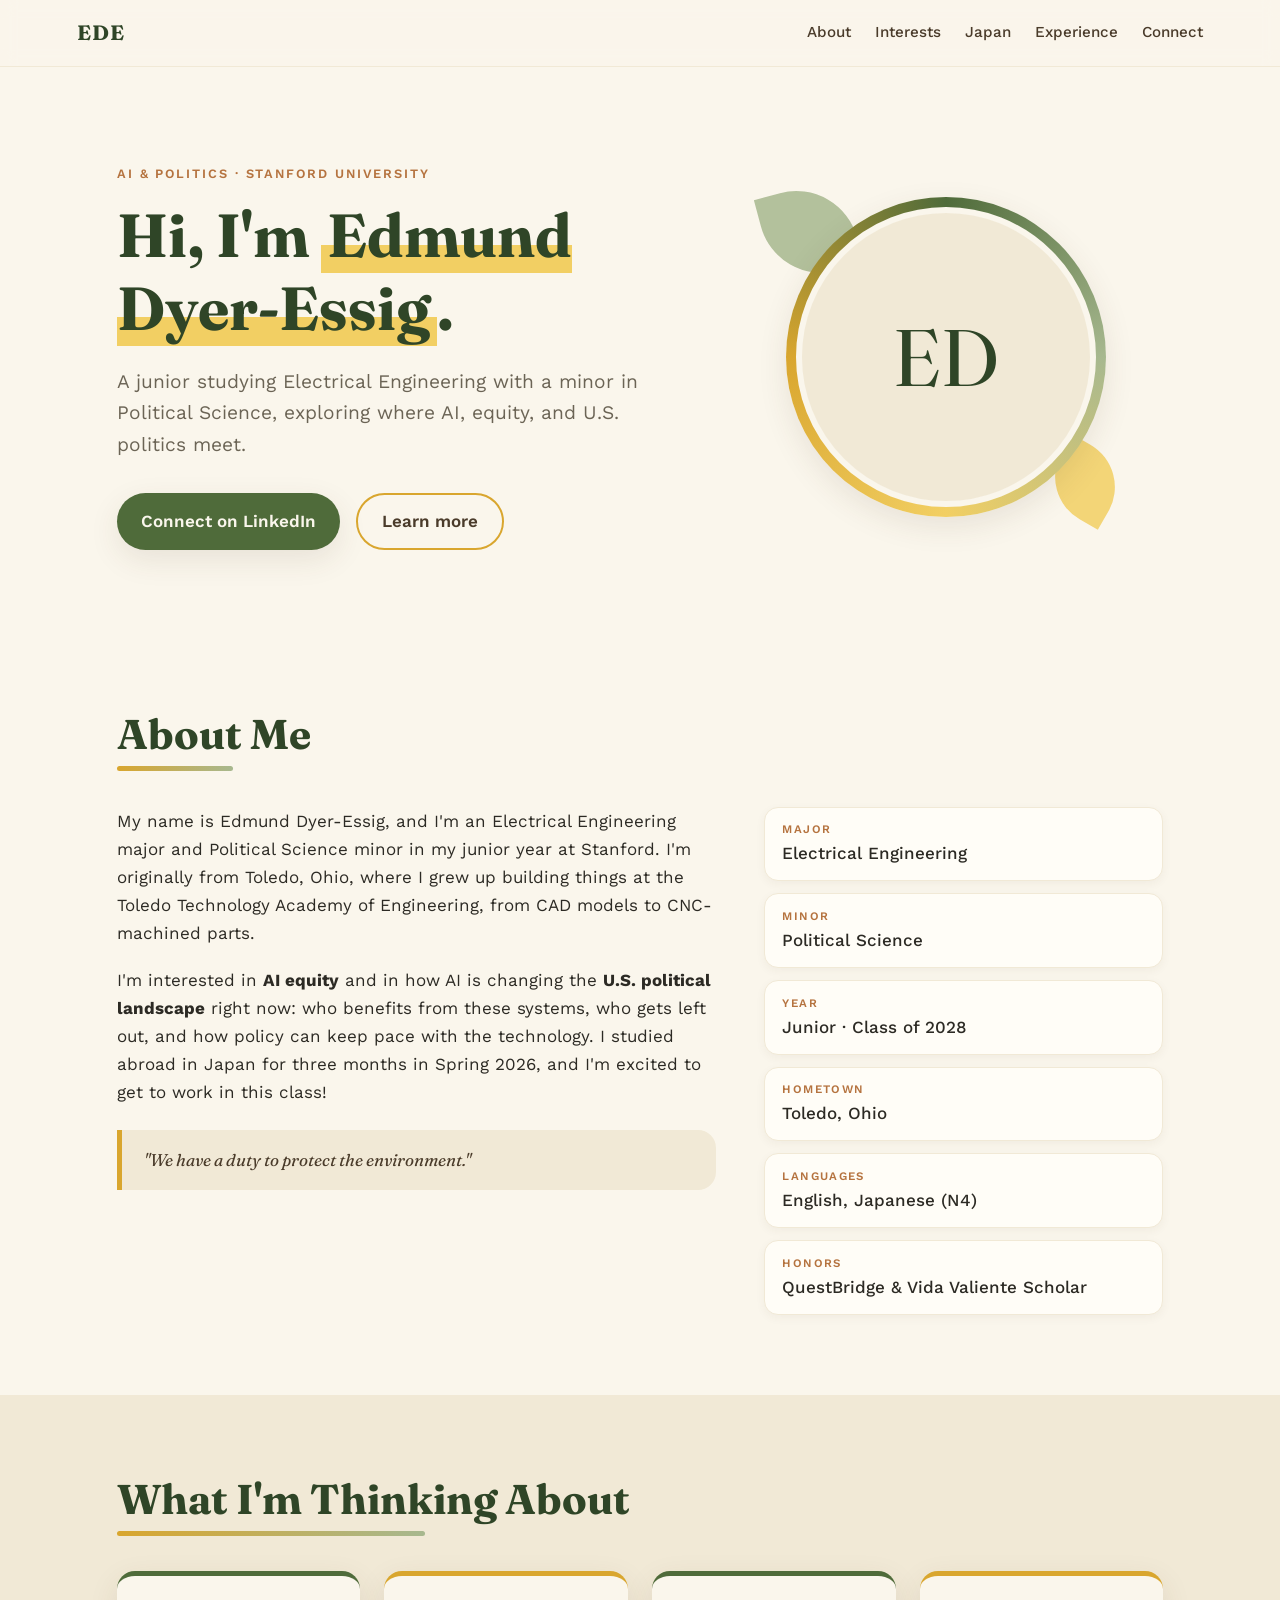
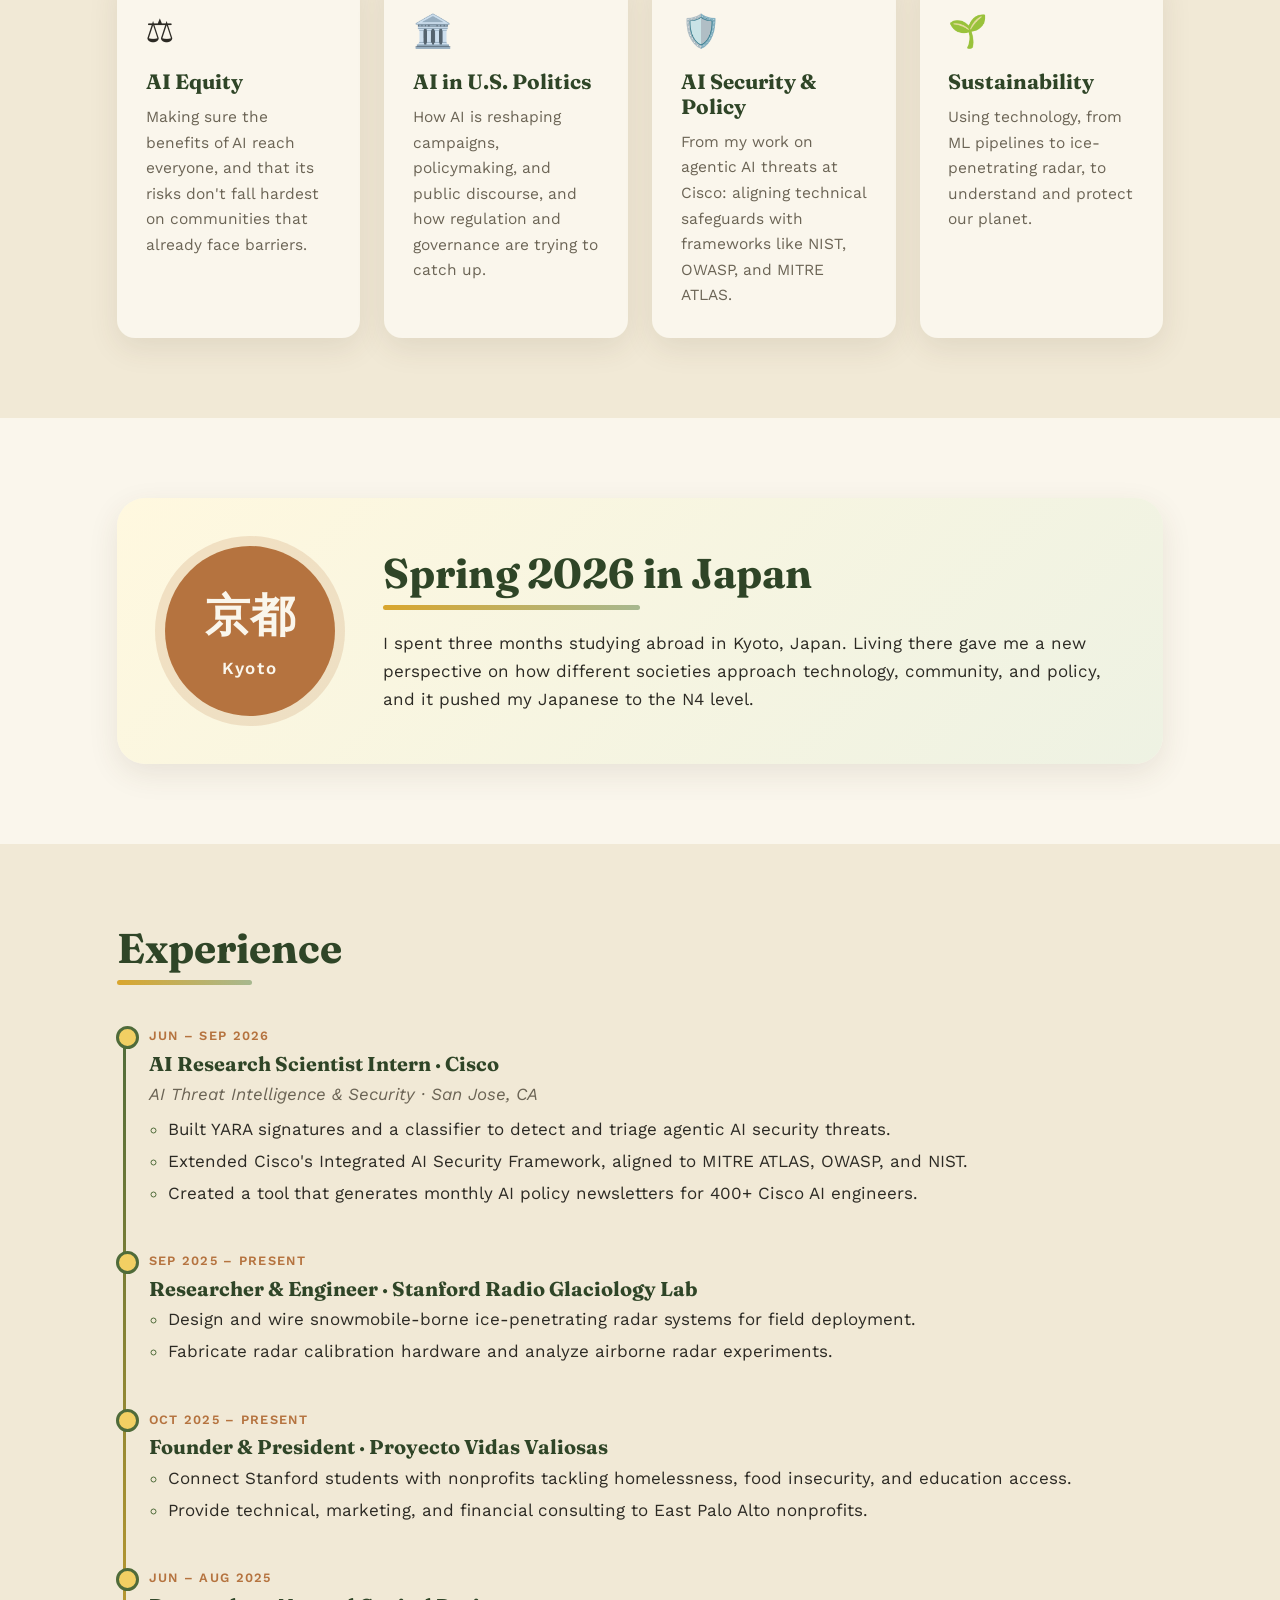
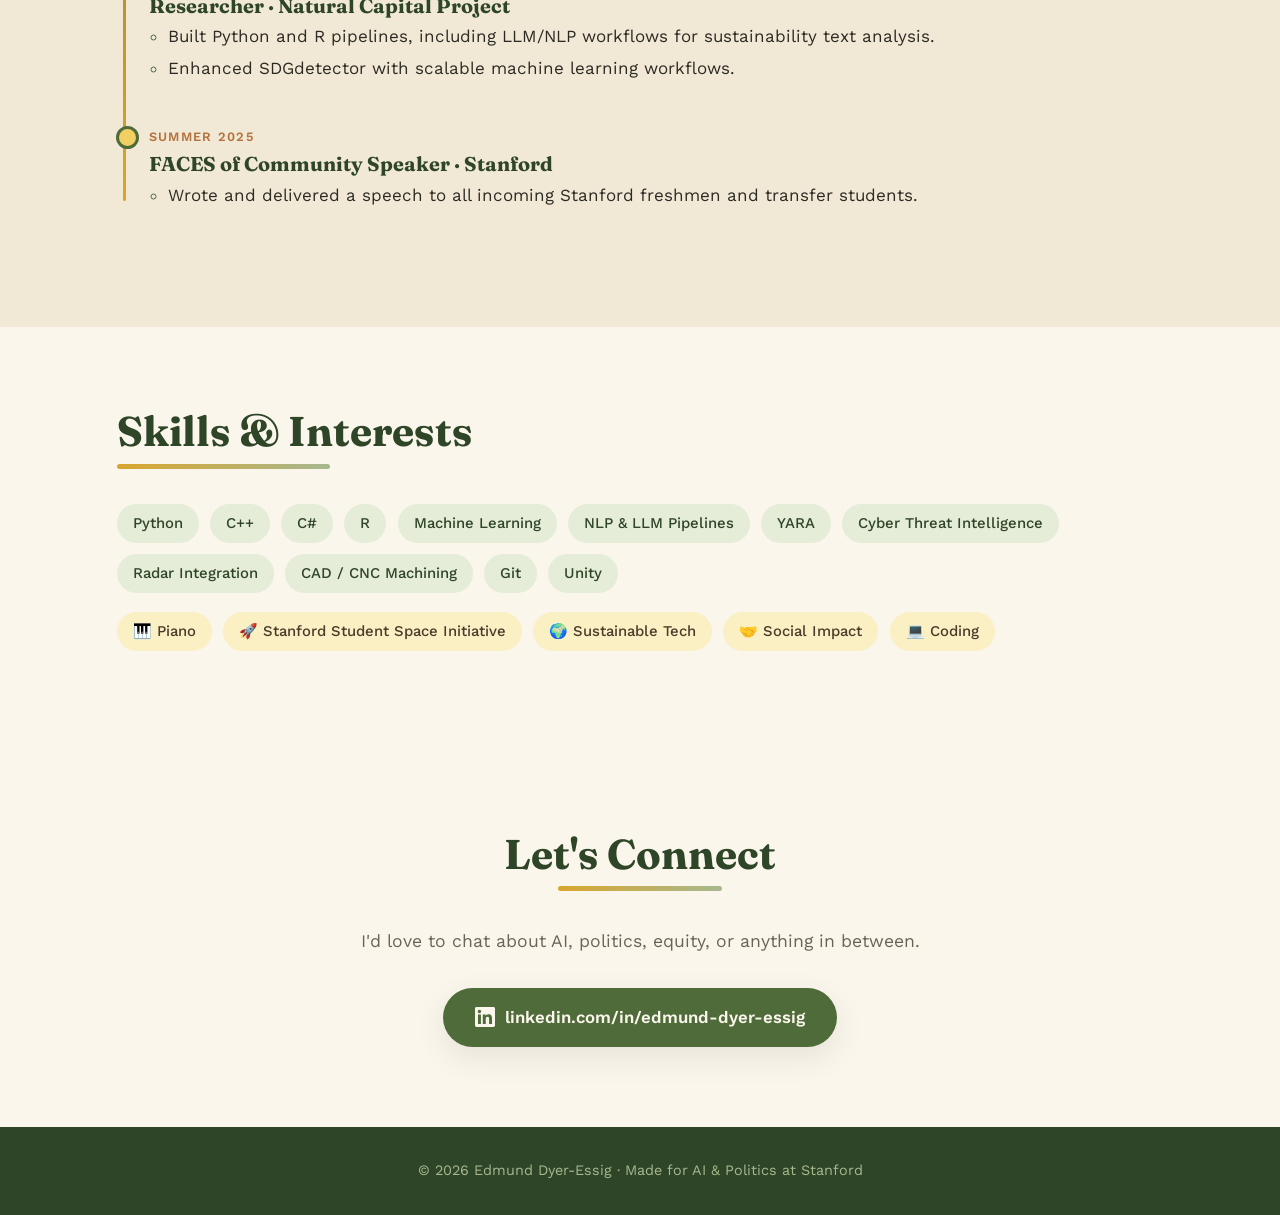
==== index.html @ 452d3616 "make webstie" ====
<!DOCTYPE html>
<html lang="en">
<head>
  <meta charset="UTF-8" />
  <meta name="viewport" content="width=device-width, initial-scale=1.0" />
  <title>Edmund Dyer-Essig | About Me</title>
  <meta name="description" content="Edmund Dyer-Essig: Stanford Electrical Engineering major and Political Science minor interested in AI equity and AI in U.S. politics." />
  <link rel="preconnect" href="https://fonts.googleapis.com" />
  <link rel="preconnect" href="https://fonts.gstatic.com" crossorigin />
  <link href="https://fonts.googleapis.com/css2?family=Fraunces:opsz,wght@9..144,400;9..144,600;9..144,700&family=Work+Sans:wght@400;500;600&display=swap" rel="stylesheet" />
  <link rel="stylesheet" href="styles.css" />
</head>
<body>
  <header class="nav">
    <a href="#top" class="nav-logo">EDE</a>
    <nav>
      <a href="#about">About</a>
      <a href="#interests">Interests</a>
      <a href="#japan">Japan</a>
      <a href="#experience">Experience</a>
      <a href="#connect">Connect</a>
    </nav>
  </header>

  <main id="top">
    <!-- Hero -->
    <section class="hero">
      <div class="hero-text">
        <p class="eyebrow">AI &amp; Politics · Stanford University</p>
        <h1>Hi, I'm <span class="highlight">Edmund Dyer&#8209;Essig</span>.</h1>
        <p class="lede">
          A junior studying Electrical Engineering with a minor in Political Science,
          exploring where AI, equity, and U.S. politics meet.
        </p>
        <div class="hero-actions">
          <a class="btn btn-primary" href="https://www.linkedin.com/in/edmund-dyer-essig" target="_blank" rel="noopener">Connect on LinkedIn</a>
          <a class="btn btn-ghost" href="#about">Learn more</a>
        </div>
      </div>
      <div class="hero-photo">
        <div class="photo-ring">
          <img
            src="images/profile.jpg"
            alt="Portrait of Edmund Dyer-Essig"
            onerror="this.parentElement.classList.add('no-photo'); this.remove();"
          />
          <span class="initials">ED</span>
        </div>
        <div class="leaf leaf-1"></div>
        <div class="leaf leaf-2"></div>
      </div>
    </section>

    <!-- About -->
    <section id="about" class="section">
      <h2>About Me</h2>
      <div class="about-grid">
        <div class="about-copy">
          <p>
            My name is Edmund Dyer-Essig, and I'm an Electrical Engineering major and
            Political Science minor in my junior year at Stanford. I'm originally from
            Toledo, Ohio, where I grew up building things at the Toledo Technology Academy
            of Engineering, from CAD models to CNC-machined parts.
          </p>
          <p>
            I'm interested in <strong>AI equity</strong> and in how AI is changing the
            <strong>U.S. political landscape</strong> right now: who benefits from these
            systems, who gets left out, and how policy can keep pace with the technology.
            I studied abroad in Japan for three months in Spring 2026, and I'm excited to
            get to work in this class!
          </p>
          <blockquote>"We have a duty to protect the environment."</blockquote>
        </div>
        <ul class="fact-cards">
          <li><span class="fact-label">Major</span>Electrical Engineering</li>
          <li><span class="fact-label">Minor</span>Political Science</li>
          <li><span class="fact-label">Year</span>Junior · Class of 2028</li>
          <li><span class="fact-label">Hometown</span>Toledo, Ohio</li>
          <li><span class="fact-label">Languages</span>English, Japanese (N4)</li>
          <li><span class="fact-label">Honors</span>QuestBridge &amp; Vida Valiente Scholar</li>
        </ul>
      </div>
    </section>

    <!-- Interests -->
    <section id="interests" class="section section-tinted">
      <h2>What I'm Thinking About</h2>
      <div class="cards">
        <article class="card">
          <div class="card-icon">⚖️</div>
          <h3>AI Equity</h3>
          <p>
            Making sure the benefits of AI reach everyone, and that its risks don't
            fall hardest on communities that already face barriers.
          </p>
        </article>
        <article class="card">
          <div class="card-icon">🏛️</div>
          <h3>AI in U.S. Politics</h3>
          <p>
            How AI is reshaping campaigns, policymaking, and public discourse, and
            how regulation and governance are trying to catch up.
          </p>
        </article>
        <article class="card">
          <div class="card-icon">🛡️</div>
          <h3>AI Security &amp; Policy</h3>
          <p>
            From my work on agentic AI threats at Cisco: aligning technical safeguards
            with frameworks like NIST, OWASP, and MITRE ATLAS.
          </p>
        </article>
        <article class="card">
          <div class="card-icon">🌱</div>
          <h3>Sustainability</h3>
          <p>
            Using technology, from ML pipelines to ice-penetrating radar, to understand
            and protect our planet.
          </p>
        </article>
      </div>
    </section>

    <!-- Japan -->
    <section id="japan" class="section">
      <div class="japan">
        <div class="japan-badge">
          <span class="kanji">京都</span>
          <span>Kyoto</span>
        </div>
        <div>
          <h2>Spring 2026 in Japan</h2>
          <p>
            I spent three months studying abroad in Kyoto, Japan. Living there gave me a new perspective on
            how different societies approach technology, community, and policy, and
            it pushed my Japanese to the N4 level.
          </p>
        </div>
      </div>
    </section>

    <!-- Experience -->
    <section id="experience" class="section section-tinted">
      <h2>Experience</h2>
      <ol class="timeline">
        <li>
          <span class="when">Jun – Sep 2026</span>
          <h3>AI Research Scientist Intern · Cisco</h3>
          <p class="where">AI Threat Intelligence &amp; Security · San Jose, CA</p>
          <ul>
            <li>Built YARA signatures and a classifier to detect and triage agentic AI security threats.</li>
            <li>Extended Cisco's Integrated AI Security Framework, aligned to MITRE ATLAS, OWASP, and NIST.</li>
            <li>Created a tool that generates monthly AI policy newsletters for 400+ Cisco AI engineers.</li>
          </ul>
        </li>
        <li>
          <span class="when">Sep 2025 – Present</span>
          <h3>Researcher &amp; Engineer · Stanford Radio Glaciology Lab</h3>
          <ul>
            <li>Design and wire snowmobile-borne ice-penetrating radar systems for field deployment.</li>
            <li>Fabricate radar calibration hardware and analyze airborne radar experiments.</li>
          </ul>
        </li>
        <li>
          <span class="when">Oct 2025 – Present</span>
          <h3>Founder &amp; President · Proyecto Vidas Valiosas</h3>
          <ul>
            <li>Connect Stanford students with nonprofits tackling homelessness, food insecurity, and education access.</li>
            <li>Provide technical, marketing, and financial consulting to East Palo Alto nonprofits.</li>
          </ul>
        </li>
        <li>
          <span class="when">Jun – Aug 2025</span>
          <h3>Researcher · Natural Capital Project</h3>
          <ul>
            <li>Built Python and R pipelines, including LLM/NLP workflows for sustainability text analysis.</li>
            <li>Enhanced SDGdetector with scalable machine learning workflows.</li>
          </ul>
        </li>
        <li>
          <span class="when">Summer 2025</span>
          <h3>FACES of Community Speaker · Stanford</h3>
          <ul>
            <li>Wrote and delivered a speech to all incoming Stanford freshmen and transfer students.</li>
          </ul>
        </li>
      </ol>
    </section>

    <!-- Skills -->
    <section class="section">
      <h2>Skills &amp; Interests</h2>
      <div class="chips">
        <span>Python</span><span>C++</span><span>C#</span><span>R</span>
        <span>Machine Learning</span><span>NLP &amp; LLM Pipelines</span><span>YARA</span>
        <span>Cyber Threat Intelligence</span><span>Radar Integration</span>
        <span>CAD / CNC Machining</span><span>Git</span><span>Unity</span>
      </div>
      <div class="chips chips-alt">
        <span>🎹 Piano</span><span>🚀 Stanford Student Space Initiative</span>
        <span>🌍 Sustainable Tech</span><span>🤝 Social Impact</span><span>💻 Coding</span>
      </div>
    </section>

    <!-- Connect -->
    <section id="connect" class="section connect">
      <h2>Let's Connect</h2>
      <p>I'd love to chat about AI, politics, equity, or anything in between.</p>
      <a class="btn btn-primary btn-lg" href="https://www.linkedin.com/in/edmund-dyer-essig" target="_blank" rel="noopener">
        <svg viewBox="0 0 24 24" aria-hidden="true"><path fill="currentColor" d="M20.45 20.45h-3.56v-5.57c0-1.33-.02-3.04-1.85-3.04-1.85 0-2.14 1.45-2.14 2.94v5.67H9.34V9h3.42v1.56h.05c.48-.9 1.64-1.85 3.37-1.85 3.6 0 4.27 2.37 4.27 5.46v6.28zM5.34 7.43a2.06 2.06 0 1 1 0-4.13 2.06 2.06 0 0 1 0 4.13zM7.12 20.45H3.56V9h3.56v11.45zM22.22 0H1.77C.79 0 0 .77 0 1.73v20.54C0 23.23.79 24 1.77 24h20.45c.98 0 1.78-.77 1.78-1.73V1.73C24 .77 23.2 0 22.22 0z"/></svg>
        linkedin.com/in/edmund-dyer-essig
      </a>
    </section>
  </main>

  <footer class="footer">
    <p>© 2026 Edmund Dyer-Essig · Made for AI &amp; Politics at Stanford</p>
  </footer>
</body>
</html>
---- styles.css ----
:root {
  --cream: #faf6ec;
  --sand: #f1e9d6;
  --moss: #4f6b3a;
  --forest: #2f4527;
  --sage: #a7b88f;
  --mustard: #d9a62e;
  --sun: #f2cf63;
  --clay: #b5733f;
  --bark: #4a3b2a;
  --ink: #2c2a24;
  --muted: #6b6455;
  --radius: 18px;
  --shadow: 0 10px 30px rgba(74, 59, 42, 0.1);
}

* { box-sizing: border-box; margin: 0; padding: 0; }

html { scroll-behavior: smooth; }

body {
  font-family: "Work Sans", system-ui, sans-serif;
  background: var(--cream);
  color: var(--ink);
  line-height: 1.65;
  font-size: 17px;
}

h1, h2, h3 { font-family: "Fraunces", Georgia, serif; color: var(--forest); line-height: 1.2; }

a { color: var(--moss); }

/* Nav */
.nav {
  position: sticky;
  top: 0;
  z-index: 10;
  display: flex;
  justify-content: space-between;
  align-items: center;
  padding: 1rem 6vw;
  background: rgba(250, 246, 236, 0.9);
  backdrop-filter: blur(8px);
  border-bottom: 1px solid var(--sand);
}
.nav-logo {
  font-family: "Fraunces", serif;
  font-weight: 700;
  font-size: 1.3rem;
  color: var(--forest);
  text-decoration: none;
  letter-spacing: 0.05em;
}
.nav nav { display: flex; gap: 1.5rem; }
.nav nav a {
  color: var(--bark);
  text-decoration: none;
  font-weight: 500;
  font-size: 0.95rem;
  border-bottom: 2px solid transparent;
  transition: border-color 0.2s;
}
.nav nav a:hover { border-color: var(--mustard); }

/* Hero */
.hero {
  display: grid;
  grid-template-columns: 1.3fr 1fr;
  align-items: center;
  gap: 3rem;
  padding: 6rem 6vw 5rem;
  max-width: 1200px;
  margin: 0 auto;
}
.eyebrow {
  text-transform: uppercase;
  letter-spacing: 0.15em;
  font-size: 0.8rem;
  font-weight: 600;
  color: var(--clay);
  margin-bottom: 1rem;
}
.hero h1 { font-size: clamp(2.4rem, 5vw, 3.8rem); margin-bottom: 1.2rem; }
.highlight {
  background: linear-gradient(transparent 62%, var(--sun) 62%);
  padding: 0 0.1em;
}
.lede { font-size: 1.2rem; color: var(--muted); max-width: 34rem; margin-bottom: 2rem; }
.hero-actions { display: flex; gap: 1rem; flex-wrap: wrap; }

.btn {
  display: inline-flex;
  align-items: center;
  gap: 0.6rem;
  padding: 0.8rem 1.5rem;
  border-radius: 999px;
  font-weight: 600;
  text-decoration: none;
  transition: transform 0.2s, box-shadow 0.2s, background 0.2s;
}
.btn:hover { transform: translateY(-2px); }
.btn-primary { background: var(--moss); color: var(--cream); box-shadow: var(--shadow); }
.btn-primary:hover { background: var(--forest); }
.btn-ghost { border: 2px solid var(--mustard); color: var(--bark); }
.btn-ghost:hover { background: var(--sun); }
.btn-lg { padding: 1rem 2rem; font-size: 1.05rem; }
.btn svg { width: 20px; height: 20px; }

.hero-photo { position: relative; display: flex; justify-content: center; }
.photo-ring {
  position: relative;
  z-index: 2;
  width: min(320px, 70vw);
  aspect-ratio: 1;
  border-radius: 50%;
  padding: 10px;
  background: conic-gradient(var(--moss), var(--sage), var(--sun), var(--mustard), var(--moss));
  box-shadow: var(--shadow);
}
.photo-ring img {
  width: 100%;
  height: 100%;
  object-fit: cover;
  border-radius: 50%;
  border: 6px solid var(--cream);
  display: block;
}
.photo-ring .initials { display: none; }
.photo-ring.no-photo .initials {
  display: flex;
  width: 100%;
  height: 100%;
  align-items: center;
  justify-content: center;
  border-radius: 50%;
  border: 6px solid var(--cream);
  background: var(--sand);
  font-family: "Fraunces", serif;
  font-size: 5rem;
  color: var(--forest);
}
.leaf {
  position: absolute;
  border-radius: 0 70% 0 70%;
  opacity: 0.85;
}
.leaf-1 { width: 90px; height: 90px; background: var(--sage); top: -10px; left: 8%; transform: rotate(-15deg); }
.leaf-2 { width: 70px; height: 70px; background: var(--sun); bottom: 0; right: 10%; transform: rotate(30deg); }

/* Sections */
.section { scroll-margin-top: 60px; padding: 5rem 6vw; max-width: 1200px; margin: 0 auto; }
.section-tinted {
  max-width: none;
  background: var(--sand);
  padding-left: max(6vw, calc((100vw - 1200px) / 2 + 6vw));
  padding-right: max(6vw, calc((100vw - 1200px) / 2 + 6vw));
}
.section h2 {
  font-size: clamp(1.9rem, 3.5vw, 2.6rem);
  margin-bottom: 2.2rem;
  position: relative;
  display: inline-block;
}
.section h2::after {
  content: "";
  display: block;
  width: 60%;
  height: 5px;
  margin-top: 0.4rem;
  border-radius: 3px;
  background: linear-gradient(90deg, var(--mustard), var(--sage));
}

/* About */
.about-grid { display: grid; grid-template-columns: 1.5fr 1fr; gap: 3rem; align-items: start; }
.about-copy p { margin-bottom: 1.2rem; }
blockquote {
  margin-top: 1.5rem;
  padding: 1rem 1.4rem;
  border-left: 5px solid var(--mustard);
  background: var(--sand);
  border-radius: 0 var(--radius) var(--radius) 0;
  font-family: "Fraunces", serif;
  font-style: italic;
  color: var(--bark);
}
.fact-cards { list-style: none; display: grid; gap: 0.75rem; }
.fact-cards li {
  background: #fffdf7;
  border: 1px solid var(--sand);
  border-radius: 14px;
  padding: 0.8rem 1.1rem;
  box-shadow: 0 3px 10px rgba(74, 59, 42, 0.05);
  font-weight: 500;
}
.fact-label {
  display: block;
  font-size: 0.72rem;
  text-transform: uppercase;
  letter-spacing: 0.12em;
  color: var(--clay);
  font-weight: 600;
}

/* Interest cards */
.cards { display: grid; grid-template-columns: repeat(auto-fit, minmax(230px, 1fr)); gap: 1.5rem; }
.card {
  background: var(--cream);
  border-radius: var(--radius);
  padding: 1.8rem;
  box-shadow: var(--shadow);
  border-top: 5px solid var(--moss);
  transition: transform 0.25s;
}
.card:nth-child(even) { border-top-color: var(--mustard); }
.card:hover { transform: translateY(-5px); }
.card-icon { font-size: 2rem; margin-bottom: 0.8rem; }
.card h3 { font-size: 1.3rem; margin-bottom: 0.6rem; }
.card p { color: var(--muted); font-size: 0.97rem; }

/* Japan */
.japan {
  display: grid;
  grid-template-columns: auto 1fr;
  gap: 3rem;
  align-items: center;
  background: linear-gradient(135deg, #fff8df, #eef2e3);
  border-radius: 28px;
  padding: 3rem;
  box-shadow: var(--shadow);
}
.japan h2 { margin-bottom: 1.2rem; }
.japan-badge {
  width: 170px;
  height: 170px;
  border-radius: 50%;
  background: var(--clay);
  color: var(--cream);
  display: flex;
  flex-direction: column;
  align-items: center;
  justify-content: center;
  font-weight: 600;
  letter-spacing: 0.1em;
  box-shadow: 0 0 0 10px rgba(181, 115, 63, 0.18);
}
.kanji { font-size: 2.8rem; font-family: serif; letter-spacing: 0; }

/* Timeline */
.timeline { list-style: none; position: relative; padding-left: 2rem; }
.timeline::before {
  content: "";
  position: absolute;
  left: 6px;
  top: 0.5rem;
  bottom: 0.5rem;
  width: 3px;
  background: linear-gradient(var(--moss), var(--mustard));
  border-radius: 2px;
}
.timeline > li { position: relative; margin-bottom: 2.4rem; }
.timeline > li::before {
  content: "";
  position: absolute;
  left: calc(-2rem - 1px);
  top: 0.35rem;
  width: 17px;
  height: 17px;
  border-radius: 50%;
  background: var(--sun);
  border: 3px solid var(--moss);
}
.when {
  font-size: 0.8rem;
  font-weight: 600;
  text-transform: uppercase;
  letter-spacing: 0.1em;
  color: var(--clay);
}
.timeline h3 { font-size: 1.25rem; margin: 0.2rem 0 0.3rem; }
.where { color: var(--muted); font-style: italic; margin-bottom: 0.4rem; }
.timeline ul { padding-left: 1.2rem; color: var(--ink); }
.timeline ul li { margin-bottom: 0.25rem; }
.timeline ul li::marker { color: var(--moss); }

/* Chips */
.chips { display: flex; flex-wrap: wrap; gap: 0.7rem; margin-bottom: 1.2rem; }
.chips span {
  padding: 0.45rem 1rem;
  border-radius: 999px;
  background: #e5ecd8;
  color: var(--forest);
  font-weight: 500;
  font-size: 0.93rem;
}
.chips-alt span { background: #fbefc4; color: var(--bark); }

/* Connect */
.connect { text-align: center; }
.connect h2 { display: inline-block; }
.connect h2::after { margin-left: auto; margin-right: auto; }
.connect p { color: var(--muted); margin-bottom: 2rem; font-size: 1.1rem; }

.footer {
  text-align: center;
  padding: 2rem;
  background: var(--forest);
  color: var(--sage);
  font-size: 0.9rem;
}

/* Responsive */
@media (max-width: 860px) {
  .hero, .about-grid, .japan { grid-template-columns: 1fr; }
  .hero { padding-top: 3rem; text-align: center; }
  .hero-text { order: 2; }
  .photo-ring { width: min(240px, 65vw); }
  .photo-ring.no-photo .initials { font-size: 3.8rem; }
  .leaf-1 { width: 60px; height: 60px; left: 18%; }
  .leaf-2 { width: 50px; height: 50px; right: 18%; }
  .lede { margin-left: auto; margin-right: auto; }
  .hero-actions { justify-content: center; }
  .japan { text-align: center; padding: 2rem; justify-items: center; }
  .nav nav { gap: 0.9rem; }
  .nav nav a { font-size: 0.85rem; }
}
@media (max-width: 560px) {
  .nav nav a:nth-child(n+3):not(:last-child) { display: none; }
}
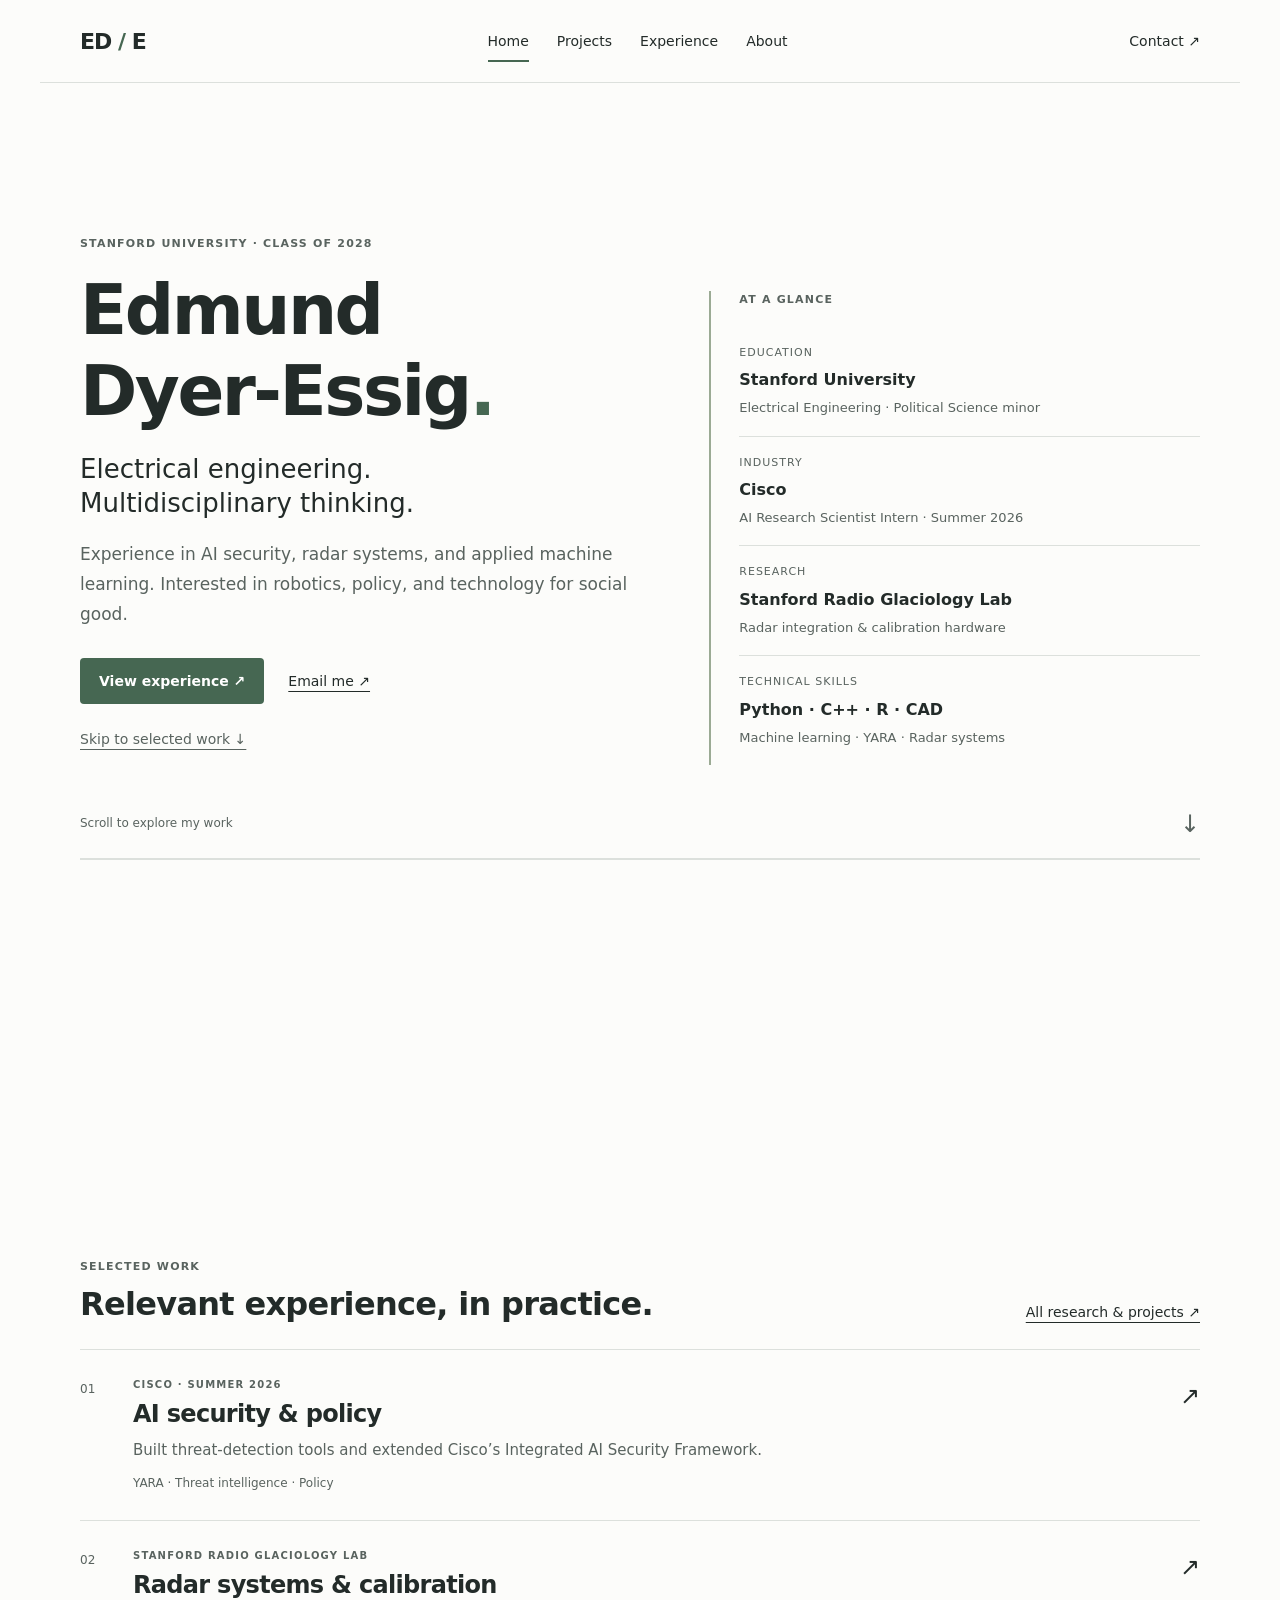
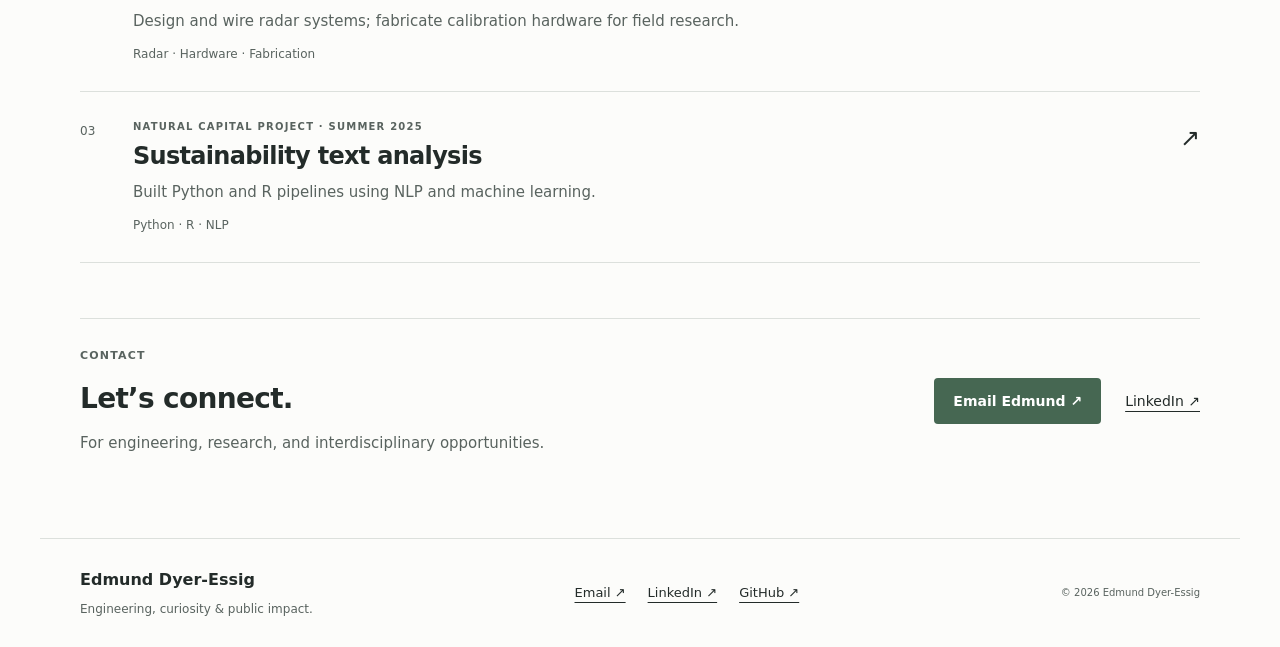
==== commit 7d3b0687: "Redesign portfolio for recruiters with separate pages and scroll introduction" ====
--- a/index.html
+++ b/index.html
@@ -1,220 +1 @@
-<!DOCTYPE html>
-<html lang="en">
-<head>
-  <meta charset="UTF-8" />
-  <meta name="viewport" content="width=device-width, initial-scale=1.0" />
-  <title>Edmund Dyer-Essig | About Me</title>
-  <meta name="description" content="Edmund Dyer-Essig: Stanford Electrical Engineering major and Political Science minor interested in AI equity and AI in U.S. politics." />
-  <link rel="preconnect" href="https://fonts.googleapis.com" />
-  <link rel="preconnect" href="https://fonts.gstatic.com" crossorigin />
-  <link href="https://fonts.googleapis.com/css2?family=Fraunces:opsz,wght@9..144,400;9..144,600;9..144,700&family=Work+Sans:wght@400;500;600&display=swap" rel="stylesheet" />
-  <link rel="stylesheet" href="styles.css" />
-</head>
-<body>
-  <header class="nav">
-    <a href="#top" class="nav-logo">EDE</a>
-    <nav>
-      <a href="#about">About</a>
-      <a href="#interests">Interests</a>
-      <a href="#japan">Japan</a>
-      <a href="#experience">Experience</a>
-      <a href="#connect">Connect</a>
-    </nav>
-  </header>
-
-  <main id="top">
-    <!-- Hero -->
-    <section class="hero">
-      <div class="hero-text">
-        <p class="eyebrow">AI &amp; Politics · Stanford University</p>
-        <h1>Hi, I'm <span class="highlight">Edmund Dyer&#8209;Essig</span>.</h1>
-        <p class="lede">
-          A junior studying Electrical Engineering with a minor in Political Science,
-          exploring where AI, equity, and U.S. politics meet.
-        </p>
-        <div class="hero-actions">
-          <a class="btn btn-primary" href="https://www.linkedin.com/in/edmund-dyer-essig" target="_blank" rel="noopener">Connect on LinkedIn</a>
-          <a class="btn btn-ghost" href="#about">Learn more</a>
-        </div>
-      </div>
-      <div class="hero-photo">
-        <div class="photo-ring">
-          <img
-            src="images/profile.jpg"
-            alt="Portrait of Edmund Dyer-Essig"
-            onerror="this.parentElement.classList.add('no-photo'); this.remove();"
-          />
-          <span class="initials">ED</span>
-        </div>
-        <div class="leaf leaf-1"></div>
-        <div class="leaf leaf-2"></div>
-      </div>
-    </section>
-
-    <!-- About -->
-    <section id="about" class="section">
-      <h2>About Me</h2>
-      <div class="about-grid">
-        <div class="about-copy">
-          <p>
-            My name is Edmund Dyer-Essig, and I'm an Electrical Engineering major and
-            Political Science minor in my junior year at Stanford. I'm originally from
-            Toledo, Ohio, where I grew up building things at the Toledo Technology Academy
-            of Engineering, from CAD models to CNC-machined parts.
-          </p>
-          <p>
-            I'm interested in <strong>AI equity</strong> and in how AI is changing the
-            <strong>U.S. political landscape</strong> right now: who benefits from these
-            systems, who gets left out, and how policy can keep pace with the technology.
-            I studied abroad in Japan for three months in Spring 2026, and I'm excited to
-            get to work in this class!
-          </p>
-          <blockquote>"We have a duty to protect the environment."</blockquote>
-        </div>
-        <ul class="fact-cards">
-          <li><span class="fact-label">Major</span>Electrical Engineering</li>
-          <li><span class="fact-label">Minor</span>Political Science</li>
-          <li><span class="fact-label">Year</span>Junior · Class of 2028</li>
-          <li><span class="fact-label">Hometown</span>Toledo, Ohio</li>
-          <li><span class="fact-label">Languages</span>English, Japanese (N4)</li>
-          <li><span class="fact-label">Honors</span>QuestBridge &amp; Vida Valiente Scholar</li>
-        </ul>
-      </div>
-    </section>
-
-    <!-- Interests -->
-    <section id="interests" class="section section-tinted">
-      <h2>What I'm Thinking About</h2>
-      <div class="cards">
-        <article class="card">
-          <div class="card-icon">⚖️</div>
-          <h3>AI Equity</h3>
-          <p>
-            Making sure the benefits of AI reach everyone, and that its risks don't
-            fall hardest on communities that already face barriers.
-          </p>
-        </article>
-        <article class="card">
-          <div class="card-icon">🏛️</div>
-          <h3>AI in U.S. Politics</h3>
-          <p>
-            How AI is reshaping campaigns, policymaking, and public discourse, and
-            how regulation and governance are trying to catch up.
-          </p>
-        </article>
-        <article class="card">
-          <div class="card-icon">🛡️</div>
-          <h3>AI Security &amp; Policy</h3>
-          <p>
-            From my work on agentic AI threats at Cisco: aligning technical safeguards
-            with frameworks like NIST, OWASP, and MITRE ATLAS.
-          </p>
-        </article>
-        <article class="card">
-          <div class="card-icon">🌱</div>
-          <h3>Sustainability</h3>
-          <p>
-            Using technology, from ML pipelines to ice-penetrating radar, to understand
-            and protect our planet.
-          </p>
-        </article>
-      </div>
-    </section>
-
-    <!-- Japan -->
-    <section id="japan" class="section">
-      <div class="japan">
-        <div class="japan-badge">
-          <span class="kanji">京都</span>
-          <span>Kyoto</span>
-        </div>
-        <div>
-          <h2>Spring 2026 in Japan</h2>
-          <p>
-            I spent three months studying abroad in Kyoto, Japan. Living there gave me a new perspective on
-            how different societies approach technology, community, and policy, and
-            it pushed my Japanese to the N4 level.
-          </p>
-        </div>
-      </div>
-    </section>
-
-    <!-- Experience -->
-    <section id="experience" class="section section-tinted">
-      <h2>Experience</h2>
-      <ol class="timeline">
-        <li>
-          <span class="when">Jun – Sep 2026</span>
-          <h3>AI Research Scientist Intern · Cisco</h3>
-          <p class="where">AI Threat Intelligence &amp; Security · San Jose, CA</p>
-          <ul>
-            <li>Built YARA signatures and a classifier to detect and triage agentic AI security threats.</li>
-            <li>Extended Cisco's Integrated AI Security Framework, aligned to MITRE ATLAS, OWASP, and NIST.</li>
-            <li>Created a tool that generates monthly AI policy newsletters for 400+ Cisco AI engineers.</li>
-          </ul>
-        </li>
-        <li>
-          <span class="when">Sep 2025 – Present</span>
-          <h3>Researcher &amp; Engineer · Stanford Radio Glaciology Lab</h3>
-          <ul>
-            <li>Design and wire snowmobile-borne ice-penetrating radar systems for field deployment.</li>
-            <li>Fabricate radar calibration hardware and analyze airborne radar experiments.</li>
-          </ul>
-        </li>
-        <li>
-          <span class="when">Oct 2025 – Present</span>
-          <h3>Founder &amp; President · Proyecto Vidas Valiosas</h3>
-          <ul>
-            <li>Connect Stanford students with nonprofits tackling homelessness, food insecurity, and education access.</li>
-            <li>Provide technical, marketing, and financial consulting to East Palo Alto nonprofits.</li>
-          </ul>
-        </li>
-        <li>
-          <span class="when">Jun – Aug 2025</span>
-          <h3>Researcher · Natural Capital Project</h3>
-          <ul>
-            <li>Built Python and R pipelines, including LLM/NLP workflows for sustainability text analysis.</li>
-            <li>Enhanced SDGdetector with scalable machine learning workflows.</li>
-          </ul>
-        </li>
-        <li>
-          <span class="when">Summer 2025</span>
-          <h3>FACES of Community Speaker · Stanford</h3>
-          <ul>
-            <li>Wrote and delivered a speech to all incoming Stanford freshmen and transfer students.</li>
-          </ul>
-        </li>
-      </ol>
-    </section>
-
-    <!-- Skills -->
-    <section class="section">
-      <h2>Skills &amp; Interests</h2>
-      <div class="chips">
-        <span>Python</span><span>C++</span><span>C#</span><span>R</span>
-        <span>Machine Learning</span><span>NLP &amp; LLM Pipelines</span><span>YARA</span>
-        <span>Cyber Threat Intelligence</span><span>Radar Integration</span>
-        <span>CAD / CNC Machining</span><span>Git</span><span>Unity</span>
-      </div>
-      <div class="chips chips-alt">
-        <span>🎹 Piano</span><span>🚀 Stanford Student Space Initiative</span>
-        <span>🌍 Sustainable Tech</span><span>🤝 Social Impact</span><span>💻 Coding</span>
-      </div>
-    </section>
-
-    <!-- Connect -->
-    <section id="connect" class="section connect">
-      <h2>Let's Connect</h2>
-      <p>I'd love to chat about AI, politics, equity, or anything in between.</p>
-      <a class="btn btn-primary btn-lg" href="https://www.linkedin.com/in/edmund-dyer-essig" target="_blank" rel="noopener">
-        <svg viewBox="0 0 24 24" aria-hidden="true"><path fill="currentColor" d="M20.45 20.45h-3.56v-5.57c0-1.33-.02-3.04-1.85-3.04-1.85 0-2.14 1.45-2.14 2.94v5.67H9.34V9h3.42v1.56h.05c.48-.9 1.64-1.85 3.37-1.85 3.6 0 4.27 2.37 4.27 5.46v6.28zM5.34 7.43a2.06 2.06 0 1 1 0-4.13 2.06 2.06 0 0 1 0 4.13zM7.12 20.45H3.56V9h3.56v11.45zM22.22 0H1.77C.79 0 0 .77 0 1.73v20.54C0 23.23.79 24 1.77 24h20.45c.98 0 1.78-.77 1.78-1.73V1.73C24 .77 23.2 0 22.22 0z"/></svg>
-        linkedin.com/in/edmund-dyer-essig
-      </a>
-    </section>
-  </main>
-
-  <footer class="footer">
-    <p>© 2026 Edmund Dyer-Essig · Made for AI &amp; Politics at Stanford</p>
-  </footer>
-</body>
-</html>
+<!doctype html><html lang="en"><head><meta charset="utf-8"><meta name="viewport" content="width=device-width,initial-scale=1"><title>Home | Edmund Dyer-Essig</title><meta name="description" content="Edmund Dyer-Essig — Stanford electrical engineering student interested in technology, robotics, policy, social good, and the environment."><link rel="stylesheet" href="styles.css"></head><body><a class="skip" href="#main">Skip to content</a><header><a class="brand" href="index.html">ED<span> / </span>E</a><nav aria-label="Main navigation"><a href="index.html" aria-current="page">Home</a><a href="projects.html">Projects</a><a href="experience.html">Experience</a><a href="about.html">About</a></nav><a class="contact" href="mailto:edmund.dyeressig@gmail.com">Contact ↗</a></header><main id="main"><section class="opening" aria-label="Introduction"><div class="opening-frame"><div class="opening-grid"><div class="opening-copy"><p class="eyebrow">Stanford University · Class of 2028</p><h1>Edmund<br>Dyer-Essig<span class="period">.</span></h1><p class="hero-statement">Electrical engineering.<br>Multidisciplinary thinking.</p><p class="lede">Experience in AI security, radar systems, and applied machine learning. Interested in robotics, policy, and technology for social good.</p><div class="actions"><a class="button" href="experience.html">View experience ↗</a><a class="text-link" href="mailto:edmund.dyeressig@gmail.com">Email me ↗</a></div><a class="skip-work" href="#selected-work">Skip to selected work ↓</a></div><aside class="snapshot" aria-label="Qualifications at a glance"><p class="eyebrow">At a glance</p><dl><div><dt>Education</dt><dd>Stanford University<span>Electrical Engineering · Political Science minor</span></dd></div><div><dt>Industry</dt><dd>Cisco<span>AI Research Scientist Intern · Summer 2026</span></dd></div><div><dt>Research</dt><dd>Stanford Radio Glaciology Lab<span>Radar integration &amp; calibration hardware</span></dd></div><div><dt>Technical skills</dt><dd>Python · C++ · R · CAD<span>Machine learning · YARA · Radar systems</span></dd></div></dl></aside></div><a class="scroll-cue" href="#selected-work"><span>Scroll to explore my work</span><span aria-hidden="true">↓</span></a><div class="scroll-track" aria-hidden="true"><span></span></div></div></section><section class="section" id="selected-work" tabindex="-1"><div class="section-heading"><div><p class="eyebrow">Selected work</p><h2>Relevant experience, in practice.</h2></div><a class="text-link" href="projects.html">All research &amp; projects ↗</a></div><div class="project-list"><a class="project" href="ai-security.html"><span class="number">01</span><div><p class="eyebrow">Cisco · Summer 2026</p><h3>AI security & policy</h3><p>Built threat-detection tools and extended Cisco’s Integrated AI Security Framework.</p><span class="tags">YARA · Threat intelligence · Policy</span></div><span class="arrow" aria-hidden="true">↗</span></a><a class="project" href="radar.html"><span class="number">02</span><div><p class="eyebrow">Stanford Radio Glaciology Lab</p><h3>Radar systems &amp; calibration</h3><p>Design and wire radar systems; fabricate calibration hardware for field research.</p><span class="tags">Radar · Hardware · Fabrication</span></div><span class="arrow" aria-hidden="true">↗</span></a><a class="project" href="sustainability.html"><span class="number">03</span><div><p class="eyebrow">Natural Capital Project · Summer 2025</p><h3>Sustainability text analysis</h3><p>Built Python and R pipelines using NLP and machine learning.</p><span class="tags">Python · R · NLP</span></div><span class="arrow" aria-hidden="true">↗</span></a></div></section><section class="closing"><div><p class="eyebrow">Contact</p><h2>Let’s connect.</h2><p>For engineering, research, and interdisciplinary opportunities.</p></div><div class="actions"><a class="button" href="mailto:edmund.dyeressig@gmail.com">Email Edmund ↗</a><a class="text-link" href="https://www.linkedin.com/in/edmund-dyer-essig">LinkedIn ↗</a></div></section></main><footer><div><a class="footer-name" href="index.html">Edmund Dyer-Essig</a><p>Engineering, curiosity &amp; public impact.</p></div><div class="footer-links"><a href="mailto:edmund.dyeressig@gmail.com">Email ↗</a><a href="https://www.linkedin.com/in/edmund-dyer-essig">LinkedIn ↗</a><a href="https://github.com/Eddyo-Spaghettio">GitHub ↗</a></div><small>© 2026 Edmund Dyer-Essig</small></footer><script src="home.js" defer></script></body></html>
--- a/styles.css
+++ b/styles.css
@@ -1,329 +1,5 @@
-:root {
-  --cream: #faf6ec;
-  --sand: #f1e9d6;
-  --moss: #4f6b3a;
-  --forest: #2f4527;
-  --sage: #a7b88f;
-  --mustard: #d9a62e;
-  --sun: #f2cf63;
-  --clay: #b5733f;
-  --bark: #4a3b2a;
-  --ink: #2c2a24;
-  --muted: #6b6455;
-  --radius: 18px;
-  --shadow: 0 10px 30px rgba(74, 59, 42, 0.1);
-}
-
-* { box-sizing: border-box; margin: 0; padding: 0; }
-
-html { scroll-behavior: smooth; }
-
-body {
-  font-family: "Work Sans", system-ui, sans-serif;
-  background: var(--cream);
-  color: var(--ink);
-  line-height: 1.65;
-  font-size: 17px;
-}
-
-h1, h2, h3 { font-family: "Fraunces", Georgia, serif; color: var(--forest); line-height: 1.2; }
-
-a { color: var(--moss); }
-
-/* Nav */
-.nav {
-  position: sticky;
-  top: 0;
-  z-index: 10;
-  display: flex;
-  justify-content: space-between;
-  align-items: center;
-  padding: 1rem 6vw;
-  background: rgba(250, 246, 236, 0.9);
-  backdrop-filter: blur(8px);
-  border-bottom: 1px solid var(--sand);
-}
-.nav-logo {
-  font-family: "Fraunces", serif;
-  font-weight: 700;
-  font-size: 1.3rem;
-  color: var(--forest);
-  text-decoration: none;
-  letter-spacing: 0.05em;
-}
-.nav nav { display: flex; gap: 1.5rem; }
-.nav nav a {
-  color: var(--bark);
-  text-decoration: none;
-  font-weight: 500;
-  font-size: 0.95rem;
-  border-bottom: 2px solid transparent;
-  transition: border-color 0.2s;
-}
-.nav nav a:hover { border-color: var(--mustard); }
-
-/* Hero */
-.hero {
-  display: grid;
-  grid-template-columns: 1.3fr 1fr;
-  align-items: center;
-  gap: 3rem;
-  padding: 6rem 6vw 5rem;
-  max-width: 1200px;
-  margin: 0 auto;
-}
-.eyebrow {
-  text-transform: uppercase;
-  letter-spacing: 0.15em;
-  font-size: 0.8rem;
-  font-weight: 600;
-  color: var(--clay);
-  margin-bottom: 1rem;
-}
-.hero h1 { font-size: clamp(2.4rem, 5vw, 3.8rem); margin-bottom: 1.2rem; }
-.highlight {
-  background: linear-gradient(transparent 62%, var(--sun) 62%);
-  padding: 0 0.1em;
-}
-.lede { font-size: 1.2rem; color: var(--muted); max-width: 34rem; margin-bottom: 2rem; }
-.hero-actions { display: flex; gap: 1rem; flex-wrap: wrap; }
-
-.btn {
-  display: inline-flex;
-  align-items: center;
-  gap: 0.6rem;
-  padding: 0.8rem 1.5rem;
-  border-radius: 999px;
-  font-weight: 600;
-  text-decoration: none;
-  transition: transform 0.2s, box-shadow 0.2s, background 0.2s;
-}
-.btn:hover { transform: translateY(-2px); }
-.btn-primary { background: var(--moss); color: var(--cream); box-shadow: var(--shadow); }
-.btn-primary:hover { background: var(--forest); }
-.btn-ghost { border: 2px solid var(--mustard); color: var(--bark); }
-.btn-ghost:hover { background: var(--sun); }
-.btn-lg { padding: 1rem 2rem; font-size: 1.05rem; }
-.btn svg { width: 20px; height: 20px; }
-
-.hero-photo { position: relative; display: flex; justify-content: center; }
-.photo-ring {
-  position: relative;
-  z-index: 2;
-  width: min(320px, 70vw);
-  aspect-ratio: 1;
-  border-radius: 50%;
-  padding: 10px;
-  background: conic-gradient(var(--moss), var(--sage), var(--sun), var(--mustard), var(--moss));
-  box-shadow: var(--shadow);
-}
-.photo-ring img {
-  width: 100%;
-  height: 100%;
-  object-fit: cover;
-  border-radius: 50%;
-  border: 6px solid var(--cream);
-  display: block;
-}
-.photo-ring .initials { display: none; }
-.photo-ring.no-photo .initials {
-  display: flex;
-  width: 100%;
-  height: 100%;
-  align-items: center;
-  justify-content: center;
-  border-radius: 50%;
-  border: 6px solid var(--cream);
-  background: var(--sand);
-  font-family: "Fraunces", serif;
-  font-size: 5rem;
-  color: var(--forest);
-}
-.leaf {
-  position: absolute;
-  border-radius: 0 70% 0 70%;
-  opacity: 0.85;
-}
-.leaf-1 { width: 90px; height: 90px; background: var(--sage); top: -10px; left: 8%; transform: rotate(-15deg); }
-.leaf-2 { width: 70px; height: 70px; background: var(--sun); bottom: 0; right: 10%; transform: rotate(30deg); }
-
-/* Sections */
-.section { scroll-margin-top: 60px; padding: 5rem 6vw; max-width: 1200px; margin: 0 auto; }
-.section-tinted {
-  max-width: none;
-  background: var(--sand);
-  padding-left: max(6vw, calc((100vw - 1200px) / 2 + 6vw));
-  padding-right: max(6vw, calc((100vw - 1200px) / 2 + 6vw));
-}
-.section h2 {
-  font-size: clamp(1.9rem, 3.5vw, 2.6rem);
-  margin-bottom: 2.2rem;
-  position: relative;
-  display: inline-block;
-}
-.section h2::after {
-  content: "";
-  display: block;
-  width: 60%;
-  height: 5px;
-  margin-top: 0.4rem;
-  border-radius: 3px;
-  background: linear-gradient(90deg, var(--mustard), var(--sage));
-}
-
-/* About */
-.about-grid { display: grid; grid-template-columns: 1.5fr 1fr; gap: 3rem; align-items: start; }
-.about-copy p { margin-bottom: 1.2rem; }
-blockquote {
-  margin-top: 1.5rem;
-  padding: 1rem 1.4rem;
-  border-left: 5px solid var(--mustard);
-  background: var(--sand);
-  border-radius: 0 var(--radius) var(--radius) 0;
-  font-family: "Fraunces", serif;
-  font-style: italic;
-  color: var(--bark);
-}
-.fact-cards { list-style: none; display: grid; gap: 0.75rem; }
-.fact-cards li {
-  background: #fffdf7;
-  border: 1px solid var(--sand);
-  border-radius: 14px;
-  padding: 0.8rem 1.1rem;
-  box-shadow: 0 3px 10px rgba(74, 59, 42, 0.05);
-  font-weight: 500;
-}
-.fact-label {
-  display: block;
-  font-size: 0.72rem;
-  text-transform: uppercase;
-  letter-spacing: 0.12em;
-  color: var(--clay);
-  font-weight: 600;
-}
-
-/* Interest cards */
-.cards { display: grid; grid-template-columns: repeat(auto-fit, minmax(230px, 1fr)); gap: 1.5rem; }
-.card {
-  background: var(--cream);
-  border-radius: var(--radius);
-  padding: 1.8rem;
-  box-shadow: var(--shadow);
-  border-top: 5px solid var(--moss);
-  transition: transform 0.25s;
-}
-.card:nth-child(even) { border-top-color: var(--mustard); }
-.card:hover { transform: translateY(-5px); }
-.card-icon { font-size: 2rem; margin-bottom: 0.8rem; }
-.card h3 { font-size: 1.3rem; margin-bottom: 0.6rem; }
-.card p { color: var(--muted); font-size: 0.97rem; }
-
-/* Japan */
-.japan {
-  display: grid;
-  grid-template-columns: auto 1fr;
-  gap: 3rem;
-  align-items: center;
-  background: linear-gradient(135deg, #fff8df, #eef2e3);
-  border-radius: 28px;
-  padding: 3rem;
-  box-shadow: var(--shadow);
-}
-.japan h2 { margin-bottom: 1.2rem; }
-.japan-badge {
-  width: 170px;
-  height: 170px;
-  border-radius: 50%;
-  background: var(--clay);
-  color: var(--cream);
-  display: flex;
-  flex-direction: column;
-  align-items: center;
-  justify-content: center;
-  font-weight: 600;
-  letter-spacing: 0.1em;
-  box-shadow: 0 0 0 10px rgba(181, 115, 63, 0.18);
-}
-.kanji { font-size: 2.8rem; font-family: serif; letter-spacing: 0; }
-
-/* Timeline */
-.timeline { list-style: none; position: relative; padding-left: 2rem; }
-.timeline::before {
-  content: "";
-  position: absolute;
-  left: 6px;
-  top: 0.5rem;
-  bottom: 0.5rem;
-  width: 3px;
-  background: linear-gradient(var(--moss), var(--mustard));
-  border-radius: 2px;
-}
-.timeline > li { position: relative; margin-bottom: 2.4rem; }
-.timeline > li::before {
-  content: "";
-  position: absolute;
-  left: calc(-2rem - 1px);
-  top: 0.35rem;
-  width: 17px;
-  height: 17px;
-  border-radius: 50%;
-  background: var(--sun);
-  border: 3px solid var(--moss);
-}
-.when {
-  font-size: 0.8rem;
-  font-weight: 600;
-  text-transform: uppercase;
-  letter-spacing: 0.1em;
-  color: var(--clay);
-}
-.timeline h3 { font-size: 1.25rem; margin: 0.2rem 0 0.3rem; }
-.where { color: var(--muted); font-style: italic; margin-bottom: 0.4rem; }
-.timeline ul { padding-left: 1.2rem; color: var(--ink); }
-.timeline ul li { margin-bottom: 0.25rem; }
-.timeline ul li::marker { color: var(--moss); }
-
-/* Chips */
-.chips { display: flex; flex-wrap: wrap; gap: 0.7rem; margin-bottom: 1.2rem; }
-.chips span {
-  padding: 0.45rem 1rem;
-  border-radius: 999px;
-  background: #e5ecd8;
-  color: var(--forest);
-  font-weight: 500;
-  font-size: 0.93rem;
-}
-.chips-alt span { background: #fbefc4; color: var(--bark); }
-
-/* Connect */
-.connect { text-align: center; }
-.connect h2 { display: inline-block; }
-.connect h2::after { margin-left: auto; margin-right: auto; }
-.connect p { color: var(--muted); margin-bottom: 2rem; font-size: 1.1rem; }
-
-.footer {
-  text-align: center;
-  padding: 2rem;
-  background: var(--forest);
-  color: var(--sage);
-  font-size: 0.9rem;
-}
-
-/* Responsive */
-@media (max-width: 860px) {
-  .hero, .about-grid, .japan { grid-template-columns: 1fr; }
-  .hero { padding-top: 3rem; text-align: center; }
-  .hero-text { order: 2; }
-  .photo-ring { width: min(240px, 65vw); }
-  .photo-ring.no-photo .initials { font-size: 3.8rem; }
-  .leaf-1 { width: 60px; height: 60px; left: 18%; }
-  .leaf-2 { width: 50px; height: 50px; right: 18%; }
-  .lede { margin-left: auto; margin-right: auto; }
-  .hero-actions { justify-content: center; }
-  .japan { text-align: center; padding: 2rem; justify-items: center; }
-  .nav nav { gap: 0.9rem; }
-  .nav nav a { font-size: 0.85rem; }
-}
-@media (max-width: 560px) {
-  .nav nav a:nth-child(n+3):not(:last-child) { display: none; }
-}
+:root{--paper:#fcfcfa;--ink:#232b29;--muted:#59635f;--line:#dce0dc;--accent:#466752;--wash:#f1f3ef}*{box-sizing:border-box}html{scroll-behavior:smooth}body{margin:0;background:var(--paper);color:var(--ink);font:16px/1.6 system-ui,-apple-system,BlinkMacSystemFont,'Segoe UI',sans-serif}a{color:inherit;text-underline-offset:5px}a:hover{color:var(--accent)}a:focus-visible{outline:3px solid var(--accent);outline-offset:5px}h1,h2,h3,p{margin:0}h1,h2,h3{line-height:1.16;font-weight:600;letter-spacing:-.7px}h1{font-size:clamp(42px,5.4vw,70px);letter-spacing:-2.5px}h2{font-size:32px}h3{font-size:24px}p{margin-top:16px}header,main,footer{max-width:1200px;margin:auto}header{display:flex;align-items:center;gap:30px;padding:22px 40px;border-bottom:1px solid var(--line)}.brand{font-size:22px;font-weight:700;letter-spacing:-1px;text-decoration:none;white-space:nowrap}.brand span,.period{color:var(--accent)}nav{display:flex;gap:28px;margin:auto;font-size:14px}nav a{text-decoration:none;padding:8px 0}nav a[aria-current]{box-shadow:0 2px var(--accent)}.contact{font-size:14px;text-decoration:none}.skip{position:absolute;top:-100px;left:20px;padding:12px;background:white;z-index:5}.skip:focus{top:10px}.eyebrow{font-size:11px;font-weight:650;letter-spacing:1.2px;text-transform:uppercase;margin:0 0 18px;color:var(--muted)}.lede{font-size:17px;color:var(--muted);max-width:620px;margin-top:20px;line-height:1.75}.hero-statement{font-size:26px;line-height:1.3;margin-top:22px;font-weight:500}.actions{display:flex;gap:24px;align-items:center;margin-top:28px;flex-wrap:wrap}.button{display:inline-flex;padding:12px 19px;background:var(--accent);color:white;text-decoration:none;font-size:14px;font-weight:600;border-radius:4px}.button:hover{background:#304c3a;color:white}.text-link,.skip-work{font-size:14px}.skip-work{display:inline-block;margin-top:24px;color:var(--muted)}.opening-frame{padding:52px 40px 24px;position:relative;background:var(--paper)}.opening-grid{display:grid;grid-template-columns:1.15fr 1fr;gap:65px;align-items:center}.snapshot{border-left:2px solid #9baa94;padding-left:28px}.snapshot dl{margin:0}.snapshot dl>div{padding:17px 0;border-bottom:1px solid var(--line)}.snapshot dl>div:last-child{border:0}.snapshot dt{font-size:11px;text-transform:uppercase;letter-spacing:1px;color:var(--muted);margin-bottom:6px}.snapshot dd{font-size:16px;font-weight:600;margin:0}.snapshot dd span{display:block;font-size:13px;font-weight:400;color:var(--muted);margin-top:5px}.scroll-cue{display:flex;justify-content:space-between;align-items:center;margin-top:38px;padding:15px 0;text-decoration:none;color:var(--muted);font-size:12px}.scroll-cue>span:last-child{font-size:24px}.scroll-track{height:2px;background:var(--line);overflow:hidden}.scroll-track span{display:block;background:var(--accent);height:100%;transform:scaleX(var(--progress,0));transform-origin:left}.scroll-opening .opening{height:calc(100svh + 220px)}.scroll-opening .opening-frame{position:sticky;top:0;min-height:100svh;display:flex;flex-direction:column;justify-content:center}.scroll-opening .opening-copy{transform:translateY(calc(var(--progress,0) * -20px))}.scroll-opening .snapshot{transform:translateY(calc((1 - var(--progress,0)) * 35px))}.scroll-opening .scroll-cue{opacity:calc(1 - var(--progress,0) * .65)}.section{padding:55px 40px;scroll-margin-top:24px}.section-heading{display:flex;justify-content:space-between;gap:24px;align-items:end;margin-bottom:26px}.section-heading .eyebrow{margin-bottom:10px}.project{display:grid;grid-template-columns:35px 1fr 30px;gap:18px;padding:27px 0;border-bottom:1px solid var(--line);text-decoration:none}.project:first-child{border-top:1px solid var(--line)}.number{font-size:12px;color:var(--muted);padding-top:3px}.project .eyebrow{margin-bottom:8px;font-size:10px}.project p:not(.eyebrow){color:var(--muted);margin-top:9px;font-size:15px}.tags{display:block;font-size:12px;color:var(--muted);margin-top:12px}.arrow{font-size:24px;text-align:right}.project:hover h3{text-decoration:underline;text-underline-offset:5px}.closing{margin:0 40px 55px;padding:28px 0;border-top:1px solid var(--line);display:flex;justify-content:space-between;gap:30px;align-items:center}.closing p:not(.eyebrow){color:var(--muted);font-size:15px}.closing .actions{margin:0}.closing h2{font-size:28px}footer{border-top:1px solid var(--line);padding:28px 40px;display:flex;gap:25px;justify-content:space-between;align-items:center;flex-wrap:wrap}.footer-name{font-size:16px;font-weight:600;text-decoration:none}footer p{font-size:12px;color:var(--muted);margin-top:7px}.footer-links{display:flex;gap:22px;font-size:13px}footer small{font-size:10px;color:var(--muted)}.page-intro{padding:58px 40px 35px;max-width:1030px}.page-intro h1{font-size:clamp(40px,5vw,56px)}.first{padding-top:15px;padding-bottom:70px}.resume-layout,.about-layout,.detail-layout{display:grid;grid-template-columns:250px 1fr;gap:55px}.about-layout{grid-template-columns:1fr 280px}.resume-layout aside{border-top:1px solid var(--line);padding-top:25px}.resume-layout aside h2{font-size:21px;margin-bottom:18px}.resume-layout aside h2:not(:first-child){margin-top:35px}.resume-layout aside p{font-size:14px;color:var(--muted)}.subheading{font-size:26px;margin-bottom:25px}.timeline{list-style:none;padding:0;margin:0}.timeline>li{padding:24px 0;border-top:1px solid var(--line)}.timeline .when{font-size:11px;letter-spacing:.7px;color:var(--muted);text-transform:uppercase}.timeline h3{font-size:21px;line-height:1.3;margin-top:9px}.timeline .where{font-size:13px;color:var(--muted);margin:9px 0}.timeline ul{padding-left:18px;margin-bottom:0;font-size:14px}.timeline ul li{padding:4px 0}.prose{max-width:710px}.prose h2{font-size:28px;margin-bottom:22px}.prose h2:not(:first-child){margin-top:36px}.prose p{color:var(--muted);margin-bottom:20px}.prose h3{font-size:22px;margin-top:30px}.about-note{background:var(--wash);padding:25px;align-self:start}.about-note dt{font-size:11px;letter-spacing:1px;text-transform:uppercase;color:var(--muted);margin-top:23px}.about-note dd{margin:6px 0 0;font-size:15px}.about-note .text-link{display:block;margin-top:30px}.detail-layout{border-top:1px solid var(--line);margin:0 40px;padding:30px 0 70px;grid-template-columns:200px 1fr}.detail-label{margin-top:40px}
+@media(max-width:800px){header{padding:20px 24px;gap:20px}nav{gap:18px}.opening-frame{padding:35px 24px 20px}.opening-grid{gap:30px}.snapshot{padding-left:20px}.section,.page-intro{padding-left:24px;padding-right:24px}.closing{margin-left:24px;margin-right:24px}.resume-layout,.about-layout{gap:30px;grid-template-columns:210px 1fr}.about-layout{grid-template-columns:1fr 230px}.detail-layout{margin:0 24px;gap:30px;grid-template-columns:160px 1fr}footer{padding:24px}.contact{display:none}}
+@media(max-width:620px){header{flex-wrap:wrap;gap:12px;padding:18px 22px}nav{order:2;flex-basis:100%;justify-content:space-between;gap:12px;font-size:13px}.contact{display:block;margin-left:auto}.opening-frame{padding:30px 22px 15px}.opening-grid{grid-template-columns:1fr;gap:32px}.opening h1{font-size:48px}.hero-statement{font-size:22px}.lede{font-size:16px}.snapshot{padding-left:18px}.snapshot dl{display:grid;grid-template-columns:1fr 1fr;gap:10px 20px}.snapshot dl>div{padding:10px 0;border:0}.snapshot dd{font-size:14px}.snapshot dd span{font-size:12px}.section{padding:38px 22px}.section-heading{align-items:start;flex-direction:column;gap:15px}.section-heading h2{font-size:27px}.project{grid-template-columns:22px 1fr 20px;gap:10px}.project h3{font-size:22px}.closing{padding:25px 0;margin:0 22px 35px;align-items:start;flex-direction:column}.page-intro{padding:38px 22px 28px}.page-intro h1{font-size:38px;letter-spacing:-1px}.resume-layout,.about-layout,.detail-layout{grid-template-columns:1fr;gap:30px}.resume-layout aside{order:2}.first{padding-top:10px}.detail-layout{margin:0 22px;padding:25px 0 45px}.detail-label{display:none}footer{padding:25px 22px;align-items:start;flex-direction:column;gap:18px}.scroll-cue{margin-top:20px}.scroll-opening .opening{height:calc(100svh + 140px)}}
+@media(prefers-reduced-motion:reduce){html{scroll-behavior:auto}.scroll-opening .opening{height:auto}.scroll-opening .opening-frame{position:static;min-height:0}.scroll-opening .opening-copy,.scroll-opening .snapshot{transform:none}.scroll-opening .scroll-cue{opacity:1}}
+@media print{header,footer,.actions,.skip,.skip-work,.scroll-cue,.scroll-track{display:none}body{background:white;color:black}.section,.page-intro{padding:20px 0}.resume-layout{display:block}.timeline>li{break-inside:avoid}.scroll-opening .opening{height:auto}.scroll-opening .opening-frame{position:static;min-height:0}.scroll-opening .opening-copy,.scroll-opening .snapshot{transform:none}}
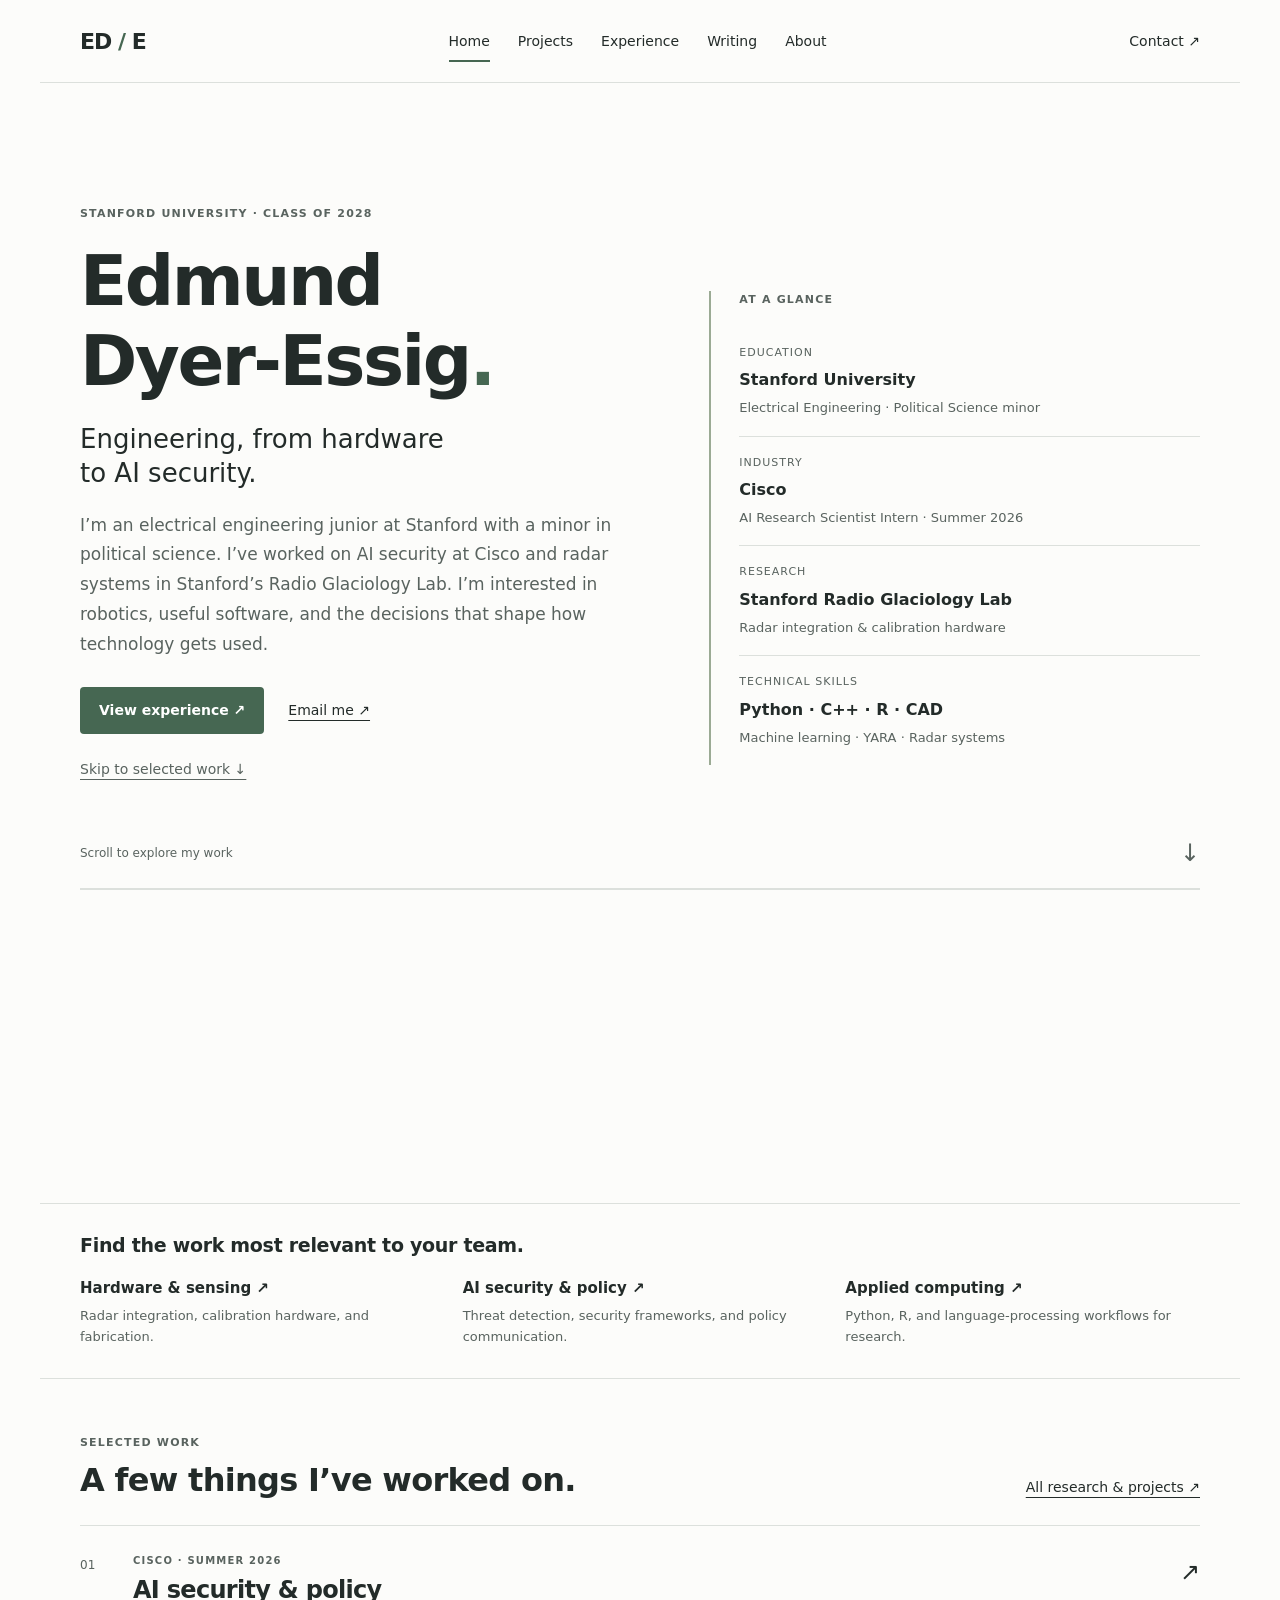
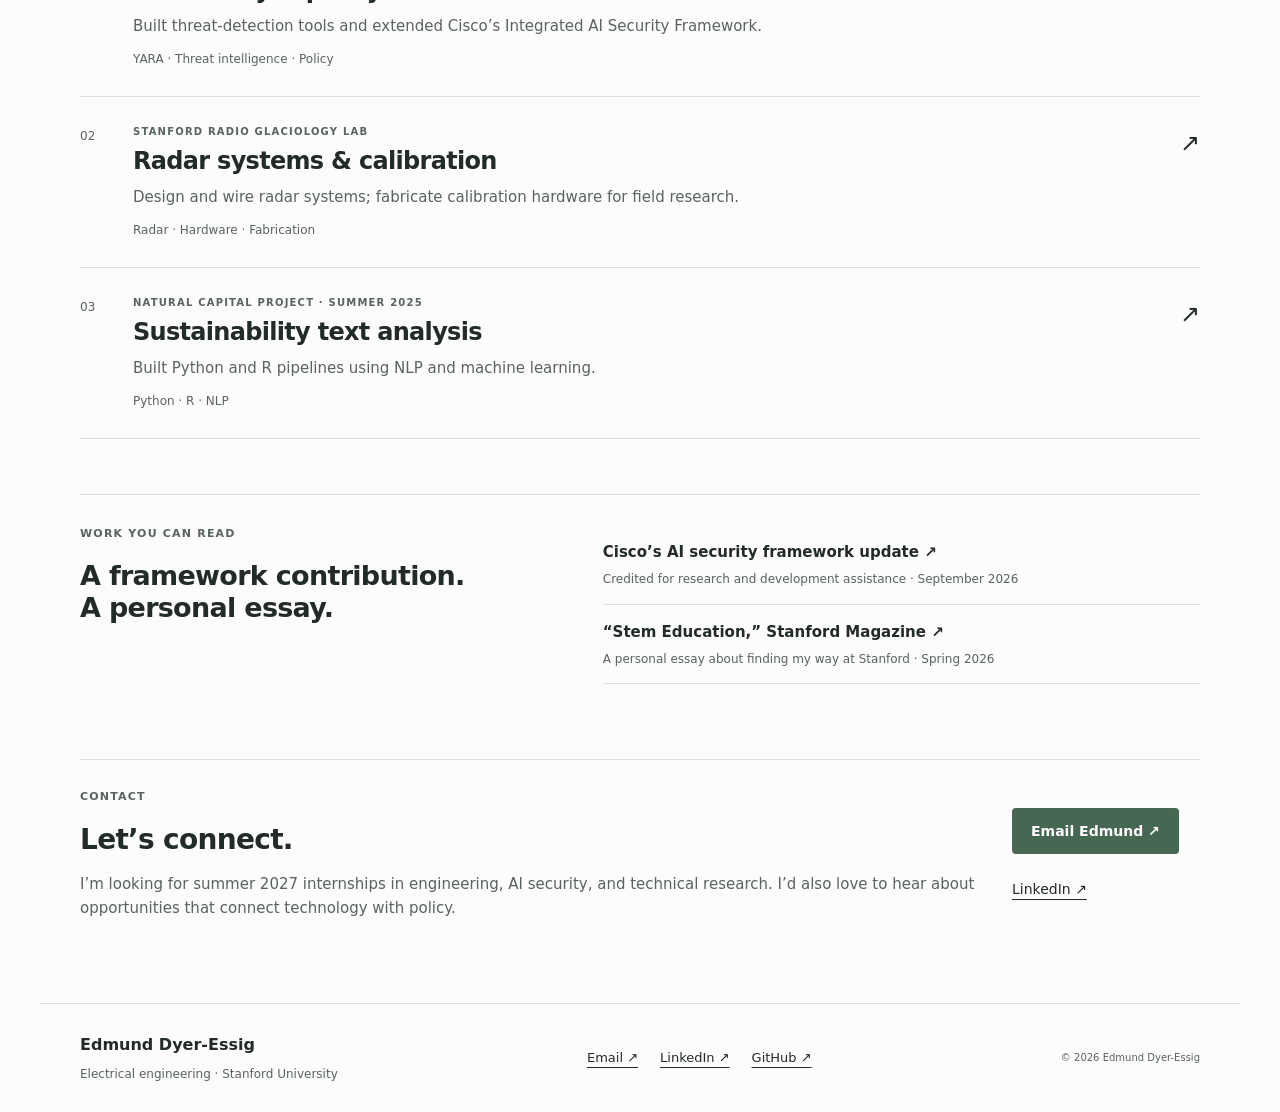
==== commit 7b6c0459: "Refine portfolio copy and add verified writing and research references" ====
--- a/index.html
+++ b/index.html
@@ -1 +1,105 @@
-<!doctype html><html lang="en"><head><meta charset="utf-8"><meta name="viewport" content="width=device-width,initial-scale=1"><title>Home | Edmund Dyer-Essig</title><meta name="description" content="Edmund Dyer-Essig — Stanford electrical engineering student interested in technology, robotics, policy, social good, and the environment."><link rel="stylesheet" href="styles.css"></head><body><a class="skip" href="#main">Skip to content</a><header><a class="brand" href="index.html">ED<span> / </span>E</a><nav aria-label="Main navigation"><a href="index.html" aria-current="page">Home</a><a href="projects.html">Projects</a><a href="experience.html">Experience</a><a href="about.html">About</a></nav><a class="contact" href="mailto:edmund.dyeressig@gmail.com">Contact ↗</a></header><main id="main"><section class="opening" aria-label="Introduction"><div class="opening-frame"><div class="opening-grid"><div class="opening-copy"><p class="eyebrow">Stanford University · Class of 2028</p><h1>Edmund<br>Dyer-Essig<span class="period">.</span></h1><p class="hero-statement">Electrical engineering.<br>Multidisciplinary thinking.</p><p class="lede">Experience in AI security, radar systems, and applied machine learning. Interested in robotics, policy, and technology for social good.</p><div class="actions"><a class="button" href="experience.html">View experience ↗</a><a class="text-link" href="mailto:edmund.dyeressig@gmail.com">Email me ↗</a></div><a class="skip-work" href="#selected-work">Skip to selected work ↓</a></div><aside class="snapshot" aria-label="Qualifications at a glance"><p class="eyebrow">At a glance</p><dl><div><dt>Education</dt><dd>Stanford University<span>Electrical Engineering · Political Science minor</span></dd></div><div><dt>Industry</dt><dd>Cisco<span>AI Research Scientist Intern · Summer 2026</span></dd></div><div><dt>Research</dt><dd>Stanford Radio Glaciology Lab<span>Radar integration &amp; calibration hardware</span></dd></div><div><dt>Technical skills</dt><dd>Python · C++ · R · CAD<span>Machine learning · YARA · Radar systems</span></dd></div></dl></aside></div><a class="scroll-cue" href="#selected-work"><span>Scroll to explore my work</span><span aria-hidden="true">↓</span></a><div class="scroll-track" aria-hidden="true"><span></span></div></div></section><section class="section" id="selected-work" tabindex="-1"><div class="section-heading"><div><p class="eyebrow">Selected work</p><h2>Relevant experience, in practice.</h2></div><a class="text-link" href="projects.html">All research &amp; projects ↗</a></div><div class="project-list"><a class="project" href="ai-security.html"><span class="number">01</span><div><p class="eyebrow">Cisco · Summer 2026</p><h3>AI security & policy</h3><p>Built threat-detection tools and extended Cisco’s Integrated AI Security Framework.</p><span class="tags">YARA · Threat intelligence · Policy</span></div><span class="arrow" aria-hidden="true">↗</span></a><a class="project" href="radar.html"><span class="number">02</span><div><p class="eyebrow">Stanford Radio Glaciology Lab</p><h3>Radar systems &amp; calibration</h3><p>Design and wire radar systems; fabricate calibration hardware for field research.</p><span class="tags">Radar · Hardware · Fabrication</span></div><span class="arrow" aria-hidden="true">↗</span></a><a class="project" href="sustainability.html"><span class="number">03</span><div><p class="eyebrow">Natural Capital Project · Summer 2025</p><h3>Sustainability text analysis</h3><p>Built Python and R pipelines using NLP and machine learning.</p><span class="tags">Python · R · NLP</span></div><span class="arrow" aria-hidden="true">↗</span></a></div></section><section class="closing"><div><p class="eyebrow">Contact</p><h2>Let’s connect.</h2><p>For engineering, research, and interdisciplinary opportunities.</p></div><div class="actions"><a class="button" href="mailto:edmund.dyeressig@gmail.com">Email Edmund ↗</a><a class="text-link" href="https://www.linkedin.com/in/edmund-dyer-essig">LinkedIn ↗</a></div></section></main><footer><div><a class="footer-name" href="index.html">Edmund Dyer-Essig</a><p>Engineering, curiosity &amp; public impact.</p></div><div class="footer-links"><a href="mailto:edmund.dyeressig@gmail.com">Email ↗</a><a href="https://www.linkedin.com/in/edmund-dyer-essig">LinkedIn ↗</a><a href="https://github.com/Eddyo-Spaghettio">GitHub ↗</a></div><small>© 2026 Edmund Dyer-Essig</small></footer><script src="home.js" defer></script></body></html>+<!doctype html>
+<html lang="en">
+<head>
+<meta charset="utf-8">
+<meta name="viewport" content="width=device-width,initial-scale=1">
+<title>Home | Edmund Dyer-Essig</title>
+<meta name="description" content="Edmund Dyer-Essig, Stanford electrical engineering student. Explore AI security work at Cisco, radar research, applied computing, and writing.">
+<link rel="stylesheet" href="styles.css">
+<link rel="canonical" href="https://eddyo-spaghettio.github.io/">
+<meta property="og:type" content="website">
+<meta property="og:title" content="Home | Edmund Dyer-Essig">
+<meta property="og:description" content="Edmund Dyer-Essig, Stanford electrical engineering student. Explore AI security work at Cisco, radar research, applied computing, and writing.">
+<meta property="og:url" content="https://eddyo-spaghettio.github.io/">
+</head>
+<body>
+<a class="skip" href="#main">Skip to content</a><header><a class="brand" href="index.html">ED<span> / </span>E</a><nav aria-label="Main navigation"><a href="index.html" aria-current="page">Home</a><a href="projects.html">Projects</a><a href="experience.html">Experience</a><a href="writing.html">Writing</a><a href="about.html">About</a></nav><a class="contact" href="mailto:edmund.dyeressig@gmail.com">Contact ↗</a></header><main id="main"><section class="opening" aria-label="Introduction"><div class="opening-frame">
+<div class="opening-grid">
+<div class="opening-copy">
+<p class="eyebrow">Stanford University · Class of 2028</p>
+<h1>Edmund<br>Dyer-Essig<span class="period">.</span>
+</h1>
+<p class="hero-statement">Engineering, from hardware<br>to AI security.</p>
+<p class="lede">I’m an electrical engineering junior at Stanford with a minor in political science. I’ve worked on AI security at Cisco and radar systems in Stanford’s Radio Glaciology Lab. I’m interested in robotics, useful software, and the decisions that shape how technology gets used.</p>
+<div class="actions">
+<a class="button" href="experience.html">View experience ↗</a><a class="text-link" href="mailto:edmund.dyeressig@gmail.com">Email me ↗</a>
+</div>
+<a class="skip-work" href="#selected-work">Skip to selected work ↓</a>
+</div>
+<aside class="snapshot" aria-label="Qualifications at a glance"><p class="eyebrow">At a glance</p>
+<dl>
+<div>
+<dt>Education</dt>
+<dd>Stanford University<span>Electrical Engineering · Political Science minor</span>
+</dd>
+</div>
+<div>
+<dt>Industry</dt>
+<dd>Cisco<span>AI Research Scientist Intern · Summer 2026</span>
+</dd>
+</div>
+<div>
+<dt>Research</dt>
+<dd>Stanford Radio Glaciology Lab<span>Radar integration &amp; calibration hardware</span>
+</dd>
+</div>
+<div>
+<dt>Technical skills</dt>
+<dd>Python · C++ · R · CAD<span>Machine learning · YARA · Radar systems</span>
+</dd>
+</div>
+</dl></aside>
+</div>
+<a class="scroll-cue" href="#selected-work"><span>Scroll to explore my work</span><span aria-hidden="true">↓</span></a><div class="scroll-track" aria-hidden="true"><span></span></div>
+</div></section><section class="role-paths" aria-labelledby="fit-title"><h2 id="fit-title">Find the work most relevant to your team.</h2>
+<div class="fit-grid">
+<a href="radar.html"><strong>Hardware &amp; sensing ↗</strong><span>Radar integration, calibration hardware, and fabrication.</span></a><a href="ai-security.html"><strong>AI security &amp; policy ↗</strong><span>Threat detection, security frameworks, and policy communication.</span></a><a href="sustainability.html"><strong>Applied computing ↗</strong><span>Python, R, and language-processing workflows for research.</span></a>
+</div></section><section class="section" id="selected-work" tabindex="-1"><div class="section-heading">
+<div>
+<p class="eyebrow">Selected work</p>
+<h2>A few things I’ve worked on.</h2>
+</div>
+<a class="text-link" href="projects.html">All research &amp; projects ↗</a>
+</div>
+<div class="project-list">
+<a class="project" href="ai-security.html"><span class="number">01</span><div>
+<p class="eyebrow">Cisco · Summer 2026</p>
+<h3>AI security &amp; policy</h3>
+<p>Built threat-detection tools and extended Cisco’s Integrated AI Security Framework.</p>
+<span class="tags">YARA · Threat intelligence · Policy</span>
+</div>
+<span class="arrow" aria-hidden="true">↗</span></a><a class="project" href="radar.html"><span class="number">02</span><div>
+<p class="eyebrow">Stanford Radio Glaciology Lab</p>
+<h3>Radar systems &amp; calibration</h3>
+<p>Design and wire radar systems; fabricate calibration hardware for field research.</p>
+<span class="tags">Radar · Hardware · Fabrication</span>
+</div>
+<span class="arrow" aria-hidden="true">↗</span></a><a class="project" href="sustainability.html"><span class="number">03</span><div>
+<p class="eyebrow">Natural Capital Project · Summer 2025</p>
+<h3>Sustainability text analysis</h3>
+<p>Built Python and R pipelines using NLP and machine learning.</p>
+<span class="tags">Python · R · NLP</span>
+</div>
+<span class="arrow" aria-hidden="true">↗</span></a>
+</div></section><section class="public-work" aria-labelledby="public-title"><div>
+<p class="eyebrow">Work you can read</p>
+<h2 id="public-title">A framework contribution.<br>A personal essay.</h2>
+</div>
+<div class="public-links">
+<a href="https://blogs.cisco.com/ai/security-framework-v2"><strong>Cisco’s AI security framework update ↗</strong><span>Credited for research and development assistance · September 2026</span></a><a href="https://stanfordmag.org/contents/stem-education"><strong>“Stem Education,” Stanford Magazine ↗</strong><span>A personal essay about finding my way at Stanford · Spring 2026</span></a>
+</div></section><section class="closing"><div>
+<p class="eyebrow">Contact</p>
+<h2>Let’s connect.</h2>
+<p>I’m looking for summer 2027 internships in engineering, AI security, and technical research. I’d also love to hear about opportunities that connect technology with policy.</p>
+</div>
+<div class="actions">
+<a class="button" href="mailto:edmund.dyeressig@gmail.com">Email Edmund ↗</a><a class="text-link" href="https://www.linkedin.com/in/edmund-dyer-essig">LinkedIn ↗</a>
+</div></section></main><footer><div>
+<a class="footer-name" href="index.html">Edmund Dyer-Essig</a><p>Electrical engineering · Stanford University</p>
+</div>
+<div class="footer-links">
+<a href="mailto:edmund.dyeressig@gmail.com">Email ↗</a><a href="https://www.linkedin.com/in/edmund-dyer-essig">LinkedIn ↗</a><a href="https://github.com/Eddyo-Spaghettio">GitHub ↗</a>
+</div>
+<small>© 2026 Edmund Dyer-Essig</small></footer><script src="home.js" defer></script>
+</body>
+</html>
--- a/styles.css
+++ b/styles.css
@@ -3,3 +3,15 @@
 @media(max-width:620px){header{flex-wrap:wrap;gap:12px;padding:18px 22px}nav{order:2;flex-basis:100%;justify-content:space-between;gap:12px;font-size:13px}.contact{display:block;margin-left:auto}.opening-frame{padding:30px 22px 15px}.opening-grid{grid-template-columns:1fr;gap:32px}.opening h1{font-size:48px}.hero-statement{font-size:22px}.lede{font-size:16px}.snapshot{padding-left:18px}.snapshot dl{display:grid;grid-template-columns:1fr 1fr;gap:10px 20px}.snapshot dl>div{padding:10px 0;border:0}.snapshot dd{font-size:14px}.snapshot dd span{font-size:12px}.section{padding:38px 22px}.section-heading{align-items:start;flex-direction:column;gap:15px}.section-heading h2{font-size:27px}.project{grid-template-columns:22px 1fr 20px;gap:10px}.project h3{font-size:22px}.closing{padding:25px 0;margin:0 22px 35px;align-items:start;flex-direction:column}.page-intro{padding:38px 22px 28px}.page-intro h1{font-size:38px;letter-spacing:-1px}.resume-layout,.about-layout,.detail-layout{grid-template-columns:1fr;gap:30px}.resume-layout aside{order:2}.first{padding-top:10px}.detail-layout{margin:0 22px;padding:25px 0 45px}.detail-label{display:none}footer{padding:25px 22px;align-items:start;flex-direction:column;gap:18px}.scroll-cue{margin-top:20px}.scroll-opening .opening{height:calc(100svh + 140px)}}
 @media(prefers-reduced-motion:reduce){html{scroll-behavior:auto}.scroll-opening .opening{height:auto}.scroll-opening .opening-frame{position:static;min-height:0}.scroll-opening .opening-copy,.scroll-opening .snapshot{transform:none}.scroll-opening .scroll-cue{opacity:1}}
 @media print{header,footer,.actions,.skip,.skip-work,.scroll-cue,.scroll-track{display:none}body{background:white;color:black}.section,.page-intro{padding:20px 0}.resume-layout{display:block}.timeline>li{break-inside:avoid}.scroll-opening .opening{height:auto}.scroll-opening .opening-frame{position:static;min-height:0}.scroll-opening .opening-copy,.scroll-opening .snapshot{transform:none}}
+/* Recruiter entry points and public evidence. */
+.role-paths{padding:30px 40px;border-top:1px solid var(--line);border-bottom:1px solid var(--line)}
+.role-paths h2{font-size:19px;letter-spacing:-.3px;margin-bottom:20px}
+.fit-grid{display:grid;grid-template-columns:repeat(3,1fr);gap:28px}
+.fit-grid a{text-decoration:none}.fit-grid strong{display:block;font-size:15px;font-weight:600}.fit-grid span{display:block;color:var(--muted);font-size:13px;margin-top:6px}
+.fit-grid a:hover strong,.public-links a:hover strong{text-decoration:underline;text-underline-offset:4px}
+.public-work{margin:0 40px 45px;padding:30px 0;border-top:1px solid var(--line);display:grid;grid-template-columns:1fr 1.25fr;gap:45px}
+.public-work h2{font-size:27px}.public-links a{display:block;text-decoration:none;padding:14px 0;border-bottom:1px solid var(--line)}.public-links strong{font-size:15px}.public-links span{display:block;font-size:12px;color:var(--muted);margin-top:6px}
+.evidence{padding:22px;background:var(--wash);border-left:2px solid #9baa94;margin:25px 0}.evidence .eyebrow{margin:0 0 12px}.evidence p:last-child{font-size:13px;margin-bottom:0}
+.writing-list{max-width:900px}.writing-list article{padding:28px 0;border-top:1px solid var(--line)}.writing-list h2{font-size:29px}.writing-list p:not(.eyebrow){color:var(--muted);margin-bottom:20px}
+@media(max-width:800px){.role-paths{padding:25px 24px}.public-work{margin-left:24px;margin-right:24px;gap:25px}nav{gap:20px}}
+@media(max-width:620px){.role-paths{padding:25px 22px}.fit-grid{grid-template-columns:1fr;gap:20px}.public-work{margin:0 22px 35px;grid-template-columns:1fr;gap:15px}nav{gap:8px;font-size:12px}.detail-label{display:block;margin-top:20px;font-size:10px}.writing-list h2{font-size:25px}}
